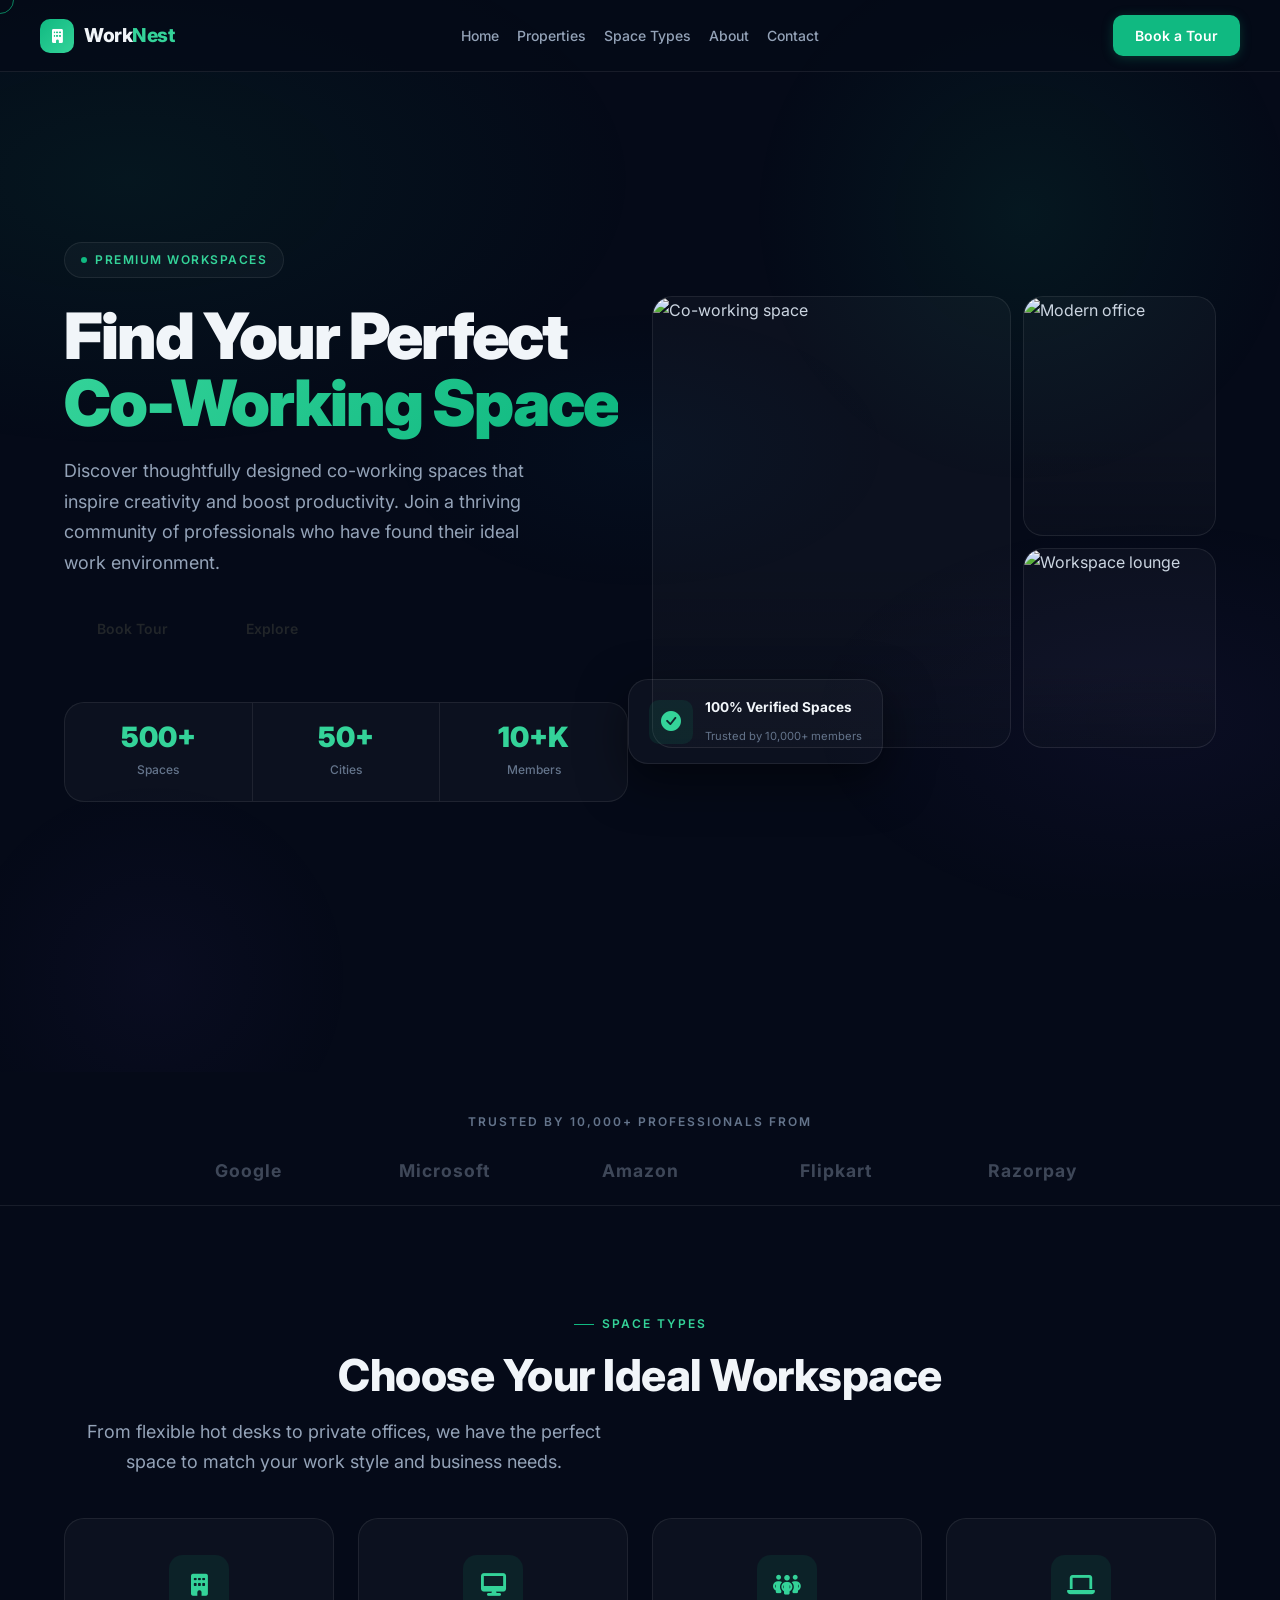
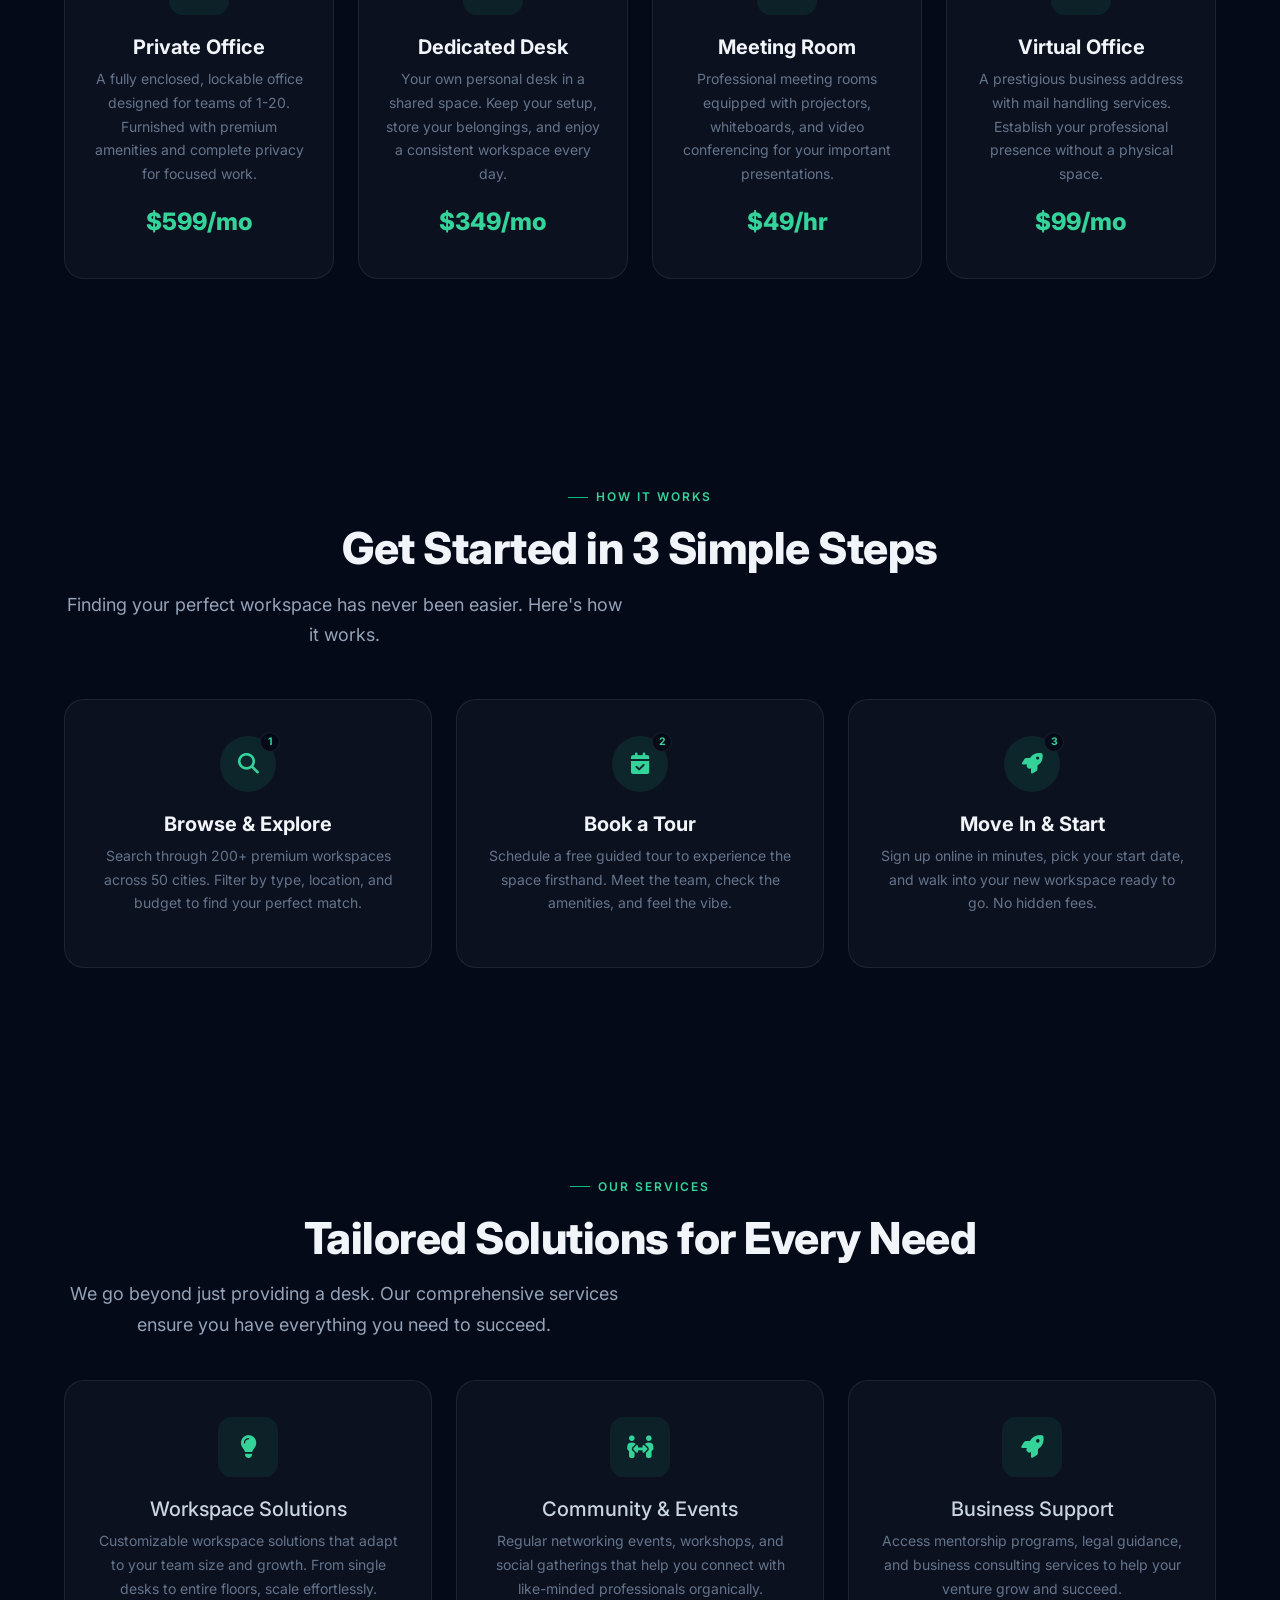
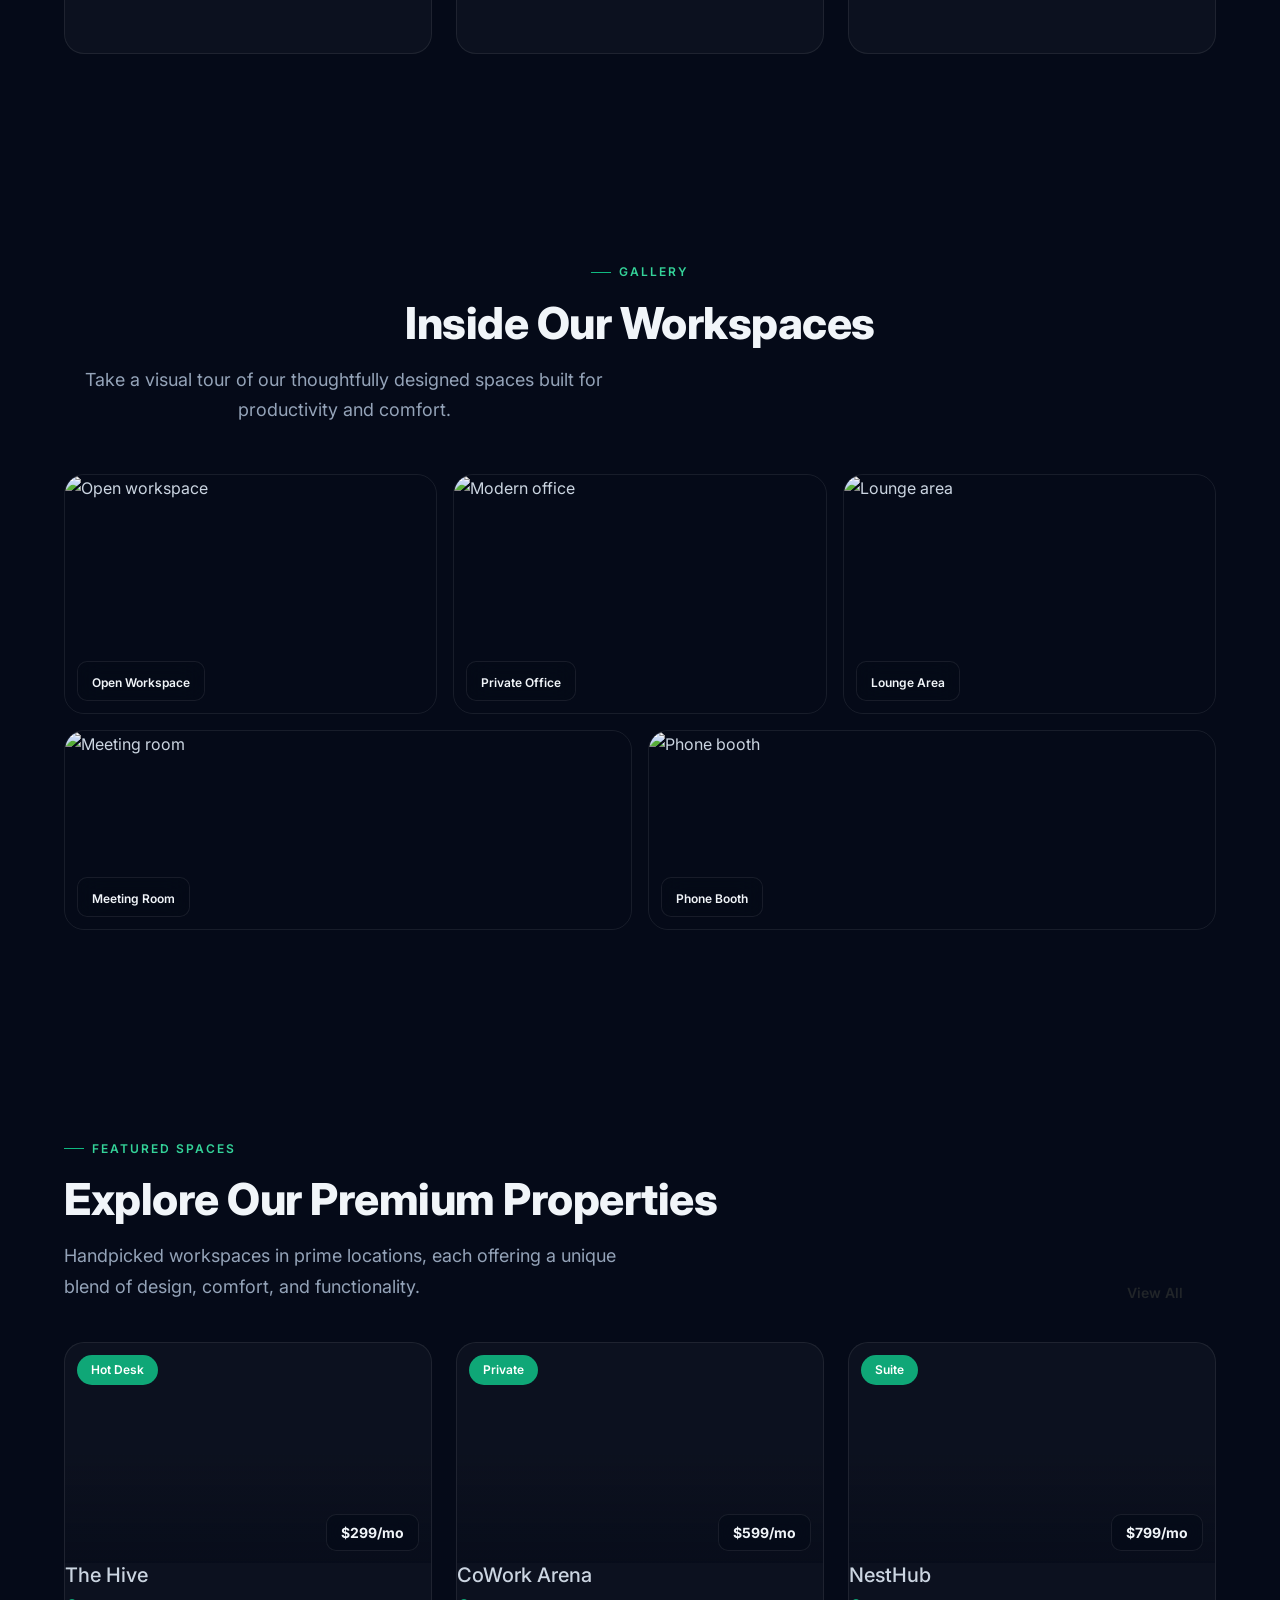
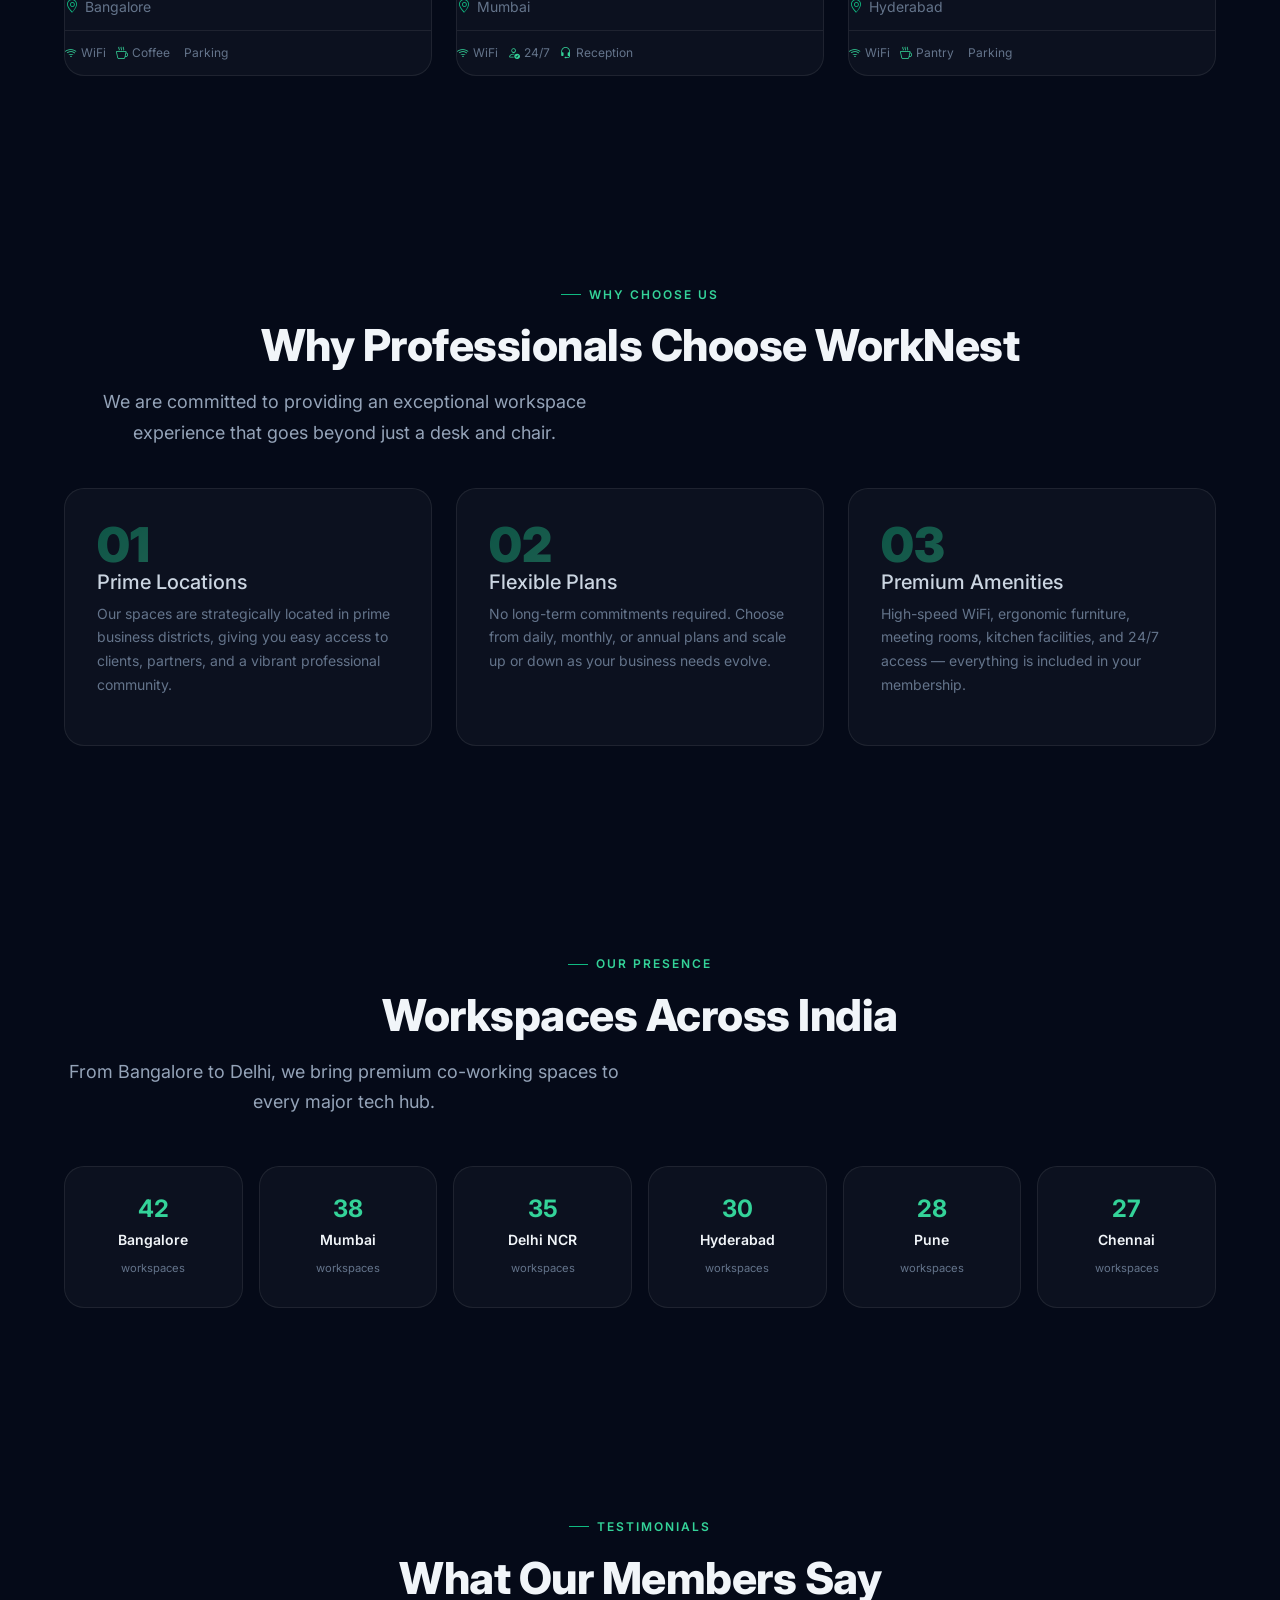
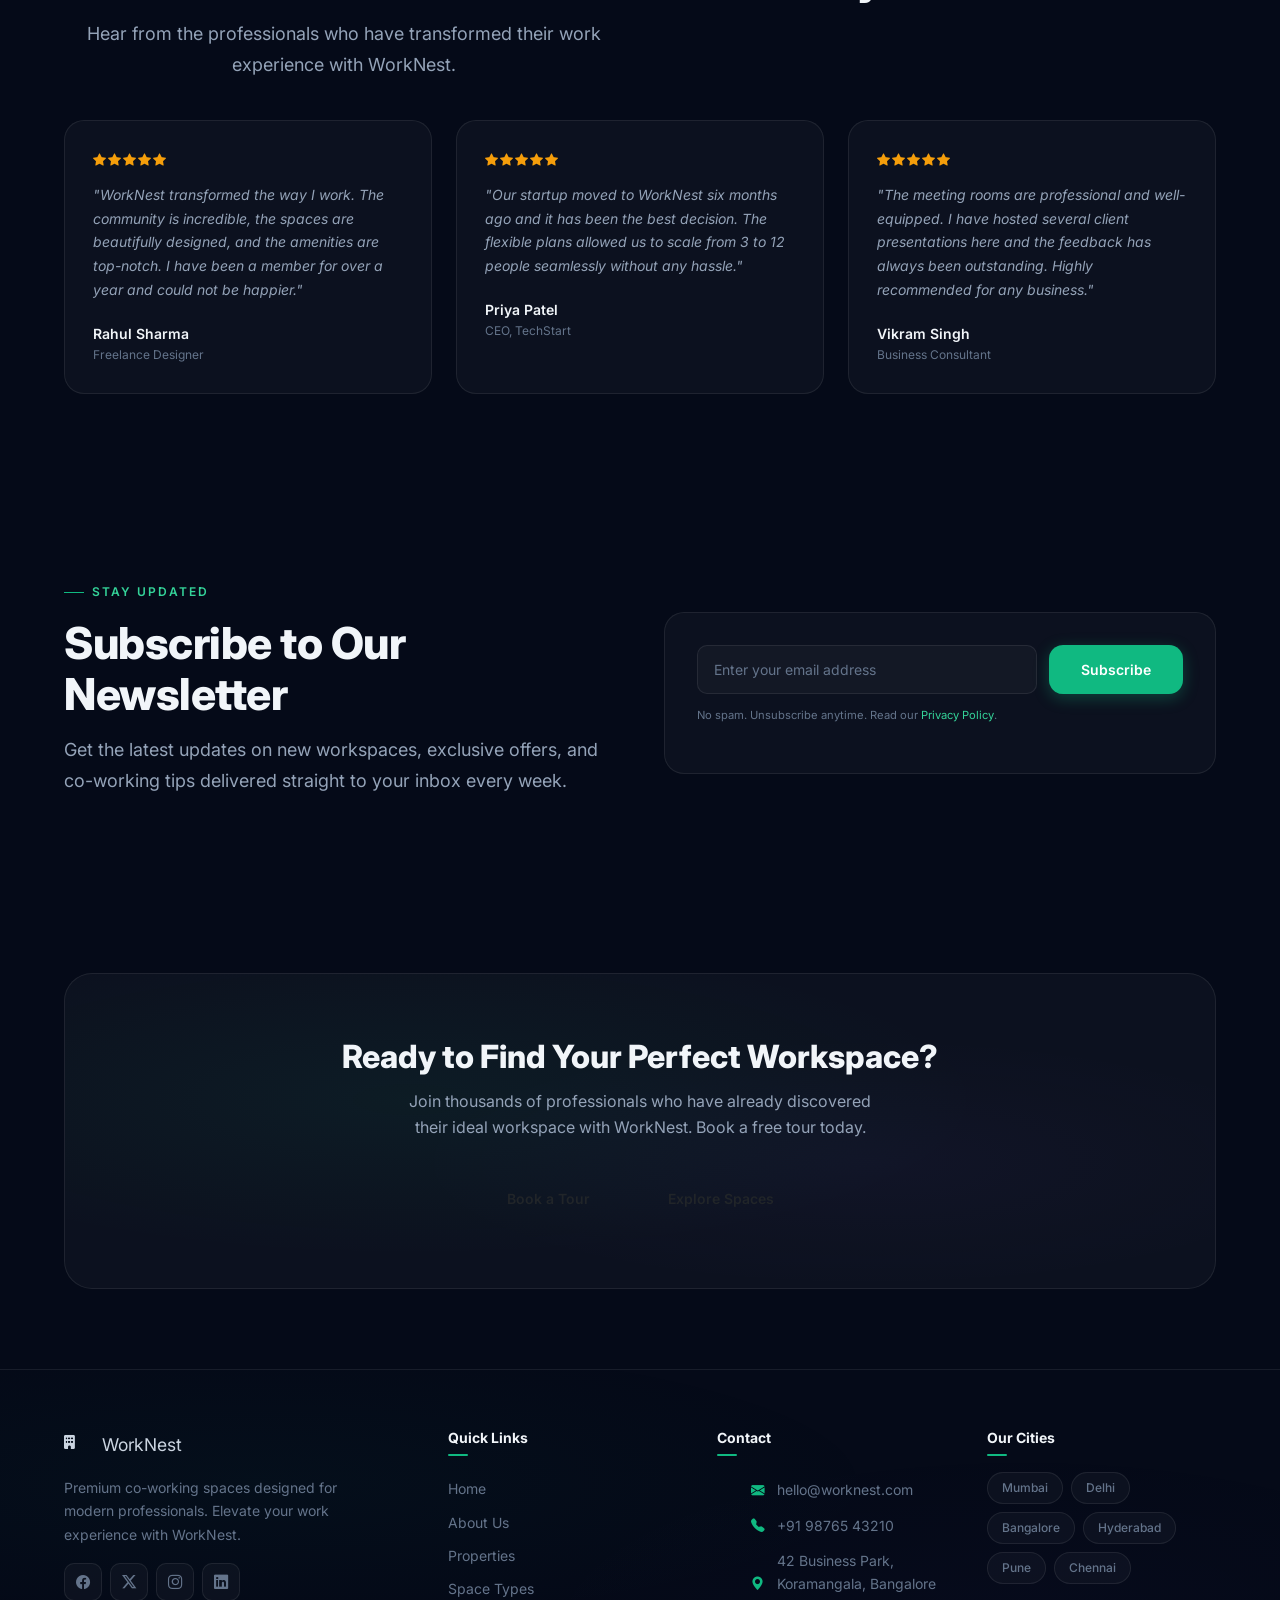
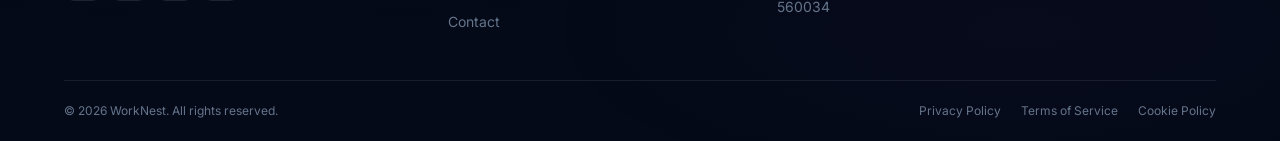
==== index.html @ 94672d68 "co-workeing Realestate" ====
<!DOCTYPE html>
<html lang="en">
<head>
  <meta charset="UTF-8">
  <meta name="viewport" content="width=device-width, initial-scale=1.0">
  <meta name="description" content="WorkNest — Premium co-working spaces designed for modern professionals. Find your perfect workspace and join a thriving community.">
  <title>WorkNest | Premium Co-Working Spaces</title>
  <link rel="icon" href="favicon.ico" type="image/x-icon">
  <link rel="preconnect" href="https://fonts.googleapis.com">
  <link rel="preconnect" href="https://fonts.gstatic.com" crossorigin>
  <link href="https://fonts.googleapis.com/css2?family=Inter:wght@400;500;600;700;800;900&display=swap" rel="stylesheet">
  <link href="https://cdn.jsdelivr.net/npm/bootstrap@5.3.7/dist/css/bootstrap.min.css" rel="stylesheet">
  <link href="https://cdn.jsdelivr.net/npm/bootstrap-icons@1.13.1/font/bootstrap-icons.min.css" rel="stylesheet">
  <link href="https://cdnjs.cloudflare.com/ajax/libs/font-awesome/6.7.2/css/all.min.css" rel="stylesheet">
  <link href="https://unpkg.com/aos@2.3.1/dist/aos.css" rel="stylesheet">
  <link rel="stylesheet" href="css/global.css">
  <link rel="stylesheet" href="css/index.css">
  <link rel="stylesheet" href="css/footer.css">
</head>
<body>

  <!-- Loader -->
  <div class="loader hidden" id="loader">
    <div class="loader-spinner"></div>
    <div class="loader-brand">Work<span>Nest</span></div>
  </div>

  <!-- Custom Cursor -->
  <div class="custom-cursor" aria-hidden="true"></div>
  <div class="custom-cursor-outline" aria-hidden="true"></div>

  <!-- Navbar -->
  <nav class="navbar navbar-expand-lg fixed-top" id="navbar">
    <div class="container">
      <a class="navbar-brand" href="index.html">
        <i class="fa-solid fa-building"></i>
        <span class="brand-text">Work<span>Nest</span></span>
      </a>
      <button class="navbar-toggler" type="button" data-bs-toggle="collapse" data-bs-target="#navMenu" aria-controls="navMenu" aria-expanded="false" aria-label="Toggle navigation">
        <span class="navbar-toggler-icon"></span>
      </button>
      <div class="collapse navbar-collapse" id="navMenu">
        <ul class="navbar-nav mx-auto mb-2 mb-lg-0">
          <li class="nav-item"><a class="nav-link active" href="index.html">Home</a></li>
          <li class="nav-item"><a class="nav-link" href="properties.html">Properties</a></li>
          <li class="nav-item"><a class="nav-link" href="space-types.html">Space Types</a></li>
          <li class="nav-item"><a class="nav-link" href="about.html">About</a></li>
          <li class="nav-item"><a class="nav-link" href="contact.html">Contact</a></li>
        </ul>
        <a href="book-tour.html" class="btn btn-primary">Book a Tour</a>
      </div>
    </div>
  </nav>

  <!-- Hero Section -->
  <section id="home" class="hero">
    <div class="container">
      <div class="row align-items-center min-vh-100">
        <div class="col-lg-6" data-aos="fade-right">
          <span class="hero-badge">Premium Workspaces</span>
          <h1 class="hero-title">
            Find Your Perfect
            <span class="gradient-text">Co-Working Space</span>
          </h1>
          <p class="hero-desc">
            Discover thoughtfully designed co-working spaces that inspire creativity and boost productivity. Join a thriving community of professionals who have found their ideal work environment.
          </p>
          <div class="hero-buttons">
            <a href="book-tour.html" class="btn btn-primary-custom">Book Tour</a>
            <a href="properties.html" class="btn btn-outline-custom">Explore</a>
          </div>
          <div class="hero-stats">
            <div class="hero-stat-box" data-aos="fade-up" data-aos-delay="100">
              <span class="stat-number">500+</span>
              <span class="stat-label">Spaces</span>
            </div>
            <div class="hero-stat-box" data-aos="fade-up" data-aos-delay="200">
              <span class="stat-number">50+</span>
              <span class="stat-label">Cities</span>
            </div>
            <div class="hero-stat-box" data-aos="fade-up" data-aos-delay="300">
              <span class="stat-number">10K+</span>
              <span class="stat-label">Members</span>
            </div>
          </div>
        </div>
        <div class="col-lg-6" data-aos="fade-left">
          <div class="hero-img-grid">
            <div class="hero-img-item tall">
              <img src="https://images.unsplash.com/photo-1497366216548-37526070297c?fm=webp&w=800&q=80" alt="Co-working space" loading="eager">
            </div>
            <div class="hero-img-item">
              <img src="https://images.unsplash.com/photo-1524758631624-e2822e304c36?fm=webp&w=800&q=80" alt="Modern office" loading="eager">
            </div>
            <div class="hero-img-item">
              <img src="https://images.unsplash.com/photo-1556761175-4b46a572b786?fm=webp&w=800&q=80" alt="Workspace lounge" loading="eager">
            </div>
          </div>
          <div class="hero-float" data-aos="fade-up" data-aos-delay="400">
            <div class="hero-float-icon">
              <i class="bi bi-check-circle-fill"></i>
            </div>
            <div class="hero-float-text">
              <strong>100% Verified Spaces</strong>
              <span>Trusted by 10,000+ members</span>
            </div>
          </div>
        </div>
      </div>
    </div>
  </section>

  <!-- Trusted By -->
  <section style="padding:40px 0 20px; position:relative; z-index:1; border-bottom:1px solid var(--glass-border);">
    <div class="container text-center">
      <p style="color:var(--text-4); font-size:var(--fs-xs); text-transform:uppercase; letter-spacing:2px; font-weight:600; margin-bottom:24px;" data-aos="fade-up">Trusted by 10,000+ professionals from</p>
      <div class="row align-items-center justify-content-center g-4" data-aos="fade-up" data-aos-delay="100" style="opacity:0.4;">
        <div class="col-6 col-md-2"><span style="font-size:1.1rem; font-weight:700; color:var(--text-3); letter-spacing:1px;">Google</span></div>
        <div class="col-6 col-md-2"><span style="font-size:1.1rem; font-weight:700; color:var(--text-3); letter-spacing:1px;">Microsoft</span></div>
        <div class="col-6 col-md-2"><span style="font-size:1.1rem; font-weight:700; color:var(--text-3); letter-spacing:1px;">Amazon</span></div>
        <div class="col-6 col-md-2"><span style="font-size:1.1rem; font-weight:700; color:var(--text-3); letter-spacing:1px;">Flipkart</span></div>
        <div class="col-6 col-md-2"><span style="font-size:1.1rem; font-weight:700; color:var(--text-3); letter-spacing:1px;">Razorpay</span></div>
      </div>
    </div>
  </section>

  <!-- Space Types -->
  <section id="space-types" class="section-padding">
    <div class="container">
      <div class="text-center" data-aos="fade-up">
        <span class="section-label">Space Types</span>
        <h2 class="section-title">Choose Your Ideal Workspace</h2>
        <p class="section-desc">From flexible hot desks to private offices, we have the perfect space to match your work style and business needs.</p>
      </div>
      <div class="row g-4 mt-3">
        <div class="col-lg-3 col-md-6" data-aos="fade-up" data-aos-delay="100">
          <div class="space-card">
            <div class="space-icon"><i class="fa-solid fa-building"></i></div>
            <h5 class="space-name">Private Office</h5>
            <p class="space-desc">A fully enclosed, lockable office designed for teams of 1-20. Furnished with premium amenities and complete privacy for focused work.</p>
            <div class="space-price"><span>$599</span>/mo</div>
          </div>
        </div>
        <div class="col-lg-3 col-md-6" data-aos="fade-up" data-aos-delay="200">
          <div class="space-card">
            <div class="space-icon"><i class="fa-solid fa-desktop"></i></div>
            <h5 class="space-name">Dedicated Desk</h5>
            <p class="space-desc">Your own personal desk in a shared space. Keep your setup, store your belongings, and enjoy a consistent workspace every day.</p>
            <div class="space-price"><span>$349</span>/mo</div>
          </div>
        </div>
        <div class="col-lg-3 col-md-6" data-aos="fade-up" data-aos-delay="300">
          <div class="space-card">
            <div class="space-icon"><i class="fa-solid fa-people-group"></i></div>
            <h5 class="space-name">Meeting Room</h5>
            <p class="space-desc">Professional meeting rooms equipped with projectors, whiteboards, and video conferencing for your important presentations.</p>
            <div class="space-price"><span>$49</span>/hr</div>
          </div>
        </div>
        <div class="col-lg-3 col-md-6" data-aos="fade-up" data-aos-delay="400">
          <div class="space-card">
            <div class="space-icon"><i class="fa-solid fa-laptop"></i></div>
            <h5 class="space-name">Virtual Office</h5>
            <p class="space-desc">A prestigious business address with mail handling services. Establish your professional presence without a physical space.</p>
            <div class="space-price"><span>$99</span>/mo</div>
          </div>
        </div>
      </div>
    </div>
  </section>

  <!-- How It Works -->
  <section class="section-padding">
    <div class="container">
      <div class="text-center mb-5" data-aos="fade-up">
        <span class="section-label">How It Works</span>
        <h2 class="section-title">Get Started in 3 Simple Steps</h2>
        <p class="section-desc">Finding your perfect workspace has never been easier. Here's how it works.</p>
      </div>
      <div class="row g-4 align-items-start">
        <div class="col-lg-4 col-md-6" data-aos="fade-up" data-aos-delay="100">
          <div class="glass glass-hover" style="padding:36px 28px; text-align:center; height:100%; position:relative;">
            <div style="width:56px;height:56px;border-radius:50%;background:rgba(var(--primary-rgb),0.12);display:flex;align-items:center;justify-content:center;margin:0 auto 20px;position:relative;">
              <span style="position:absolute;font-size:0.65rem;font-weight:700;color:var(--primary-400);top:-4px;right:-4px;background:var(--bg-0);border:1px solid var(--glass-border);border-radius:50%;width:20px;height:20px;display:flex;align-items:center;justify-content:center;">1</span>
              <i class="fa-solid fa-magnifying-glass" style="font-size:1.3rem;color:var(--primary-400);"></i>
            </div>
            <h5 style="color:var(--text-1);font-weight:700;margin-bottom:8px;">Browse &amp; Explore</h5>
            <p style="color:var(--text-4);font-size:var(--fs-sm);line-height:1.7;">Search through 200+ premium workspaces across 50 cities. Filter by type, location, and budget to find your perfect match.</p>
          </div>
        </div>
        <div class="col-lg-4 col-md-6" data-aos="fade-up" data-aos-delay="200">
          <div class="glass glass-hover" style="padding:36px 28px; text-align:center; height:100%; position:relative;">
            <div style="width:56px;height:56px;border-radius:50%;background:rgba(var(--primary-rgb),0.12);display:flex;align-items:center;justify-content:center;margin:0 auto 20px;position:relative;">
              <span style="position:absolute;font-size:0.65rem;font-weight:700;color:var(--primary-400);top:-4px;right:-4px;background:var(--bg-0);border:1px solid var(--glass-border);border-radius:50%;width:20px;height:20px;display:flex;align-items:center;justify-content:center;">2</span>
              <i class="fa-solid fa-calendar-check" style="font-size:1.3rem;color:var(--primary-400);"></i>
            </div>
            <h5 style="color:var(--text-1);font-weight:700;margin-bottom:8px;">Book a Tour</h5>
            <p style="color:var(--text-4);font-size:var(--fs-sm);line-height:1.7;">Schedule a free guided tour to experience the space firsthand. Meet the team, check the amenities, and feel the vibe.</p>
          </div>
        </div>
        <div class="col-lg-4 col-md-6" data-aos="fade-up" data-aos-delay="300">
          <div class="glass glass-hover" style="padding:36px 28px; text-align:center; height:100%; position:relative;">
            <div style="width:56px;height:56px;border-radius:50%;background:rgba(var(--primary-rgb),0.12);display:flex;align-items:center;justify-content:center;margin:0 auto 20px;position:relative;">
              <span style="position:absolute;font-size:0.65rem;font-weight:700;color:var(--primary-400);top:-4px;right:-4px;background:var(--bg-0);border:1px solid var(--glass-border);border-radius:50%;width:20px;height:20px;display:flex;align-items:center;justify-content:center;">3</span>
              <i class="fa-solid fa-rocket" style="font-size:1.3rem;color:var(--primary-400);"></i>
            </div>
            <h5 style="color:var(--text-1);font-weight:700;margin-bottom:8px;">Move In &amp; Start</h5>
            <p style="color:var(--text-4);font-size:var(--fs-sm);line-height:1.7;">Sign up online in minutes, pick your start date, and walk into your new workspace ready to go. No hidden fees.</p>
          </div>
        </div>
      </div>
    </div>
  </section>

  <!-- Services -->
  <section class="section-padding">
    <div class="container">
      <div class="text-center" data-aos="fade-up">
        <span class="section-label">Our Services</span>
        <h2 class="section-title">Tailored Solutions for Every Need</h2>
        <p class="section-desc">We go beyond just providing a desk. Our comprehensive services ensure you have everything you need to succeed.</p>
      </div>
      <div class="row g-4 mt-3">
        <div class="col-lg-4 col-md-6" data-aos="fade-up" data-aos-delay="100">
          <div class="service-card">
            <div class="service-icon"><i class="fa-solid fa-lightbulb"></i></div>
            <h5 class="service-name">Workspace Solutions</h5>
            <p class="service-desc">Customizable workspace solutions that adapt to your team size and growth. From single desks to entire floors, scale effortlessly.</p>
          </div>
        </div>
        <div class="col-lg-4 col-md-6" data-aos="fade-up" data-aos-delay="200">
          <div class="service-card">
            <div class="service-icon"><i class="fa-solid fa-people-arrows"></i></div>
            <h5 class="service-name">Community &amp; Events</h5>
            <p class="service-desc">Regular networking events, workshops, and social gatherings that help you connect with like-minded professionals organically.</p>
          </div>
        </div>
        <div class="col-lg-4 col-md-6" data-aos="fade-up" data-aos-delay="300">
          <div class="service-card">
            <div class="service-icon"><i class="fa-solid fa-rocket"></i></div>
            <h5 class="service-name">Business Support</h5>
            <p class="service-desc">Access mentorship programs, legal guidance, and business consulting services to help your venture grow and succeed.</p>
          </div>
        </div>
      </div>
    </div>
  </section>

  <!-- Workspace Gallery -->
  <section class="section-padding">
    <div class="container">
      <div class="text-center mb-5" data-aos="fade-up">
        <span class="section-label">Gallery</span>
        <h2 class="section-title">Inside Our Workspaces</h2>
        <p class="section-desc">Take a visual tour of our thoughtfully designed spaces built for productivity and comfort.</p>
      </div>
      <div class="row g-3">
        <div class="col-md-4" data-aos="fade-up" data-aos-delay="100">
          <div style="border-radius:var(--r-lg);overflow:hidden;height:240px;border:1px solid var(--glass-border);position:relative;">
            <img src="https://images.unsplash.com/photo-1497366216548-37526070297c?fm=webp&w=600&q=80" alt="Open workspace" style="width:100%;height:100%;object-fit:cover;">
            <div style="position:absolute;bottom:12px;left:12px;background:rgba(5,10,24,0.7);backdrop-filter:blur(12px);padding:6px 14px;border-radius:var(--r-sm);border:1px solid rgba(255,255,255,0.08);"><span style="color:var(--text-1);font-size:var(--fs-xs);font-weight:600;">Open Workspace</span></div>
          </div>
        </div>
        <div class="col-md-4" data-aos="fade-up" data-aos-delay="200">
          <div style="border-radius:var(--r-lg);overflow:hidden;height:240px;border:1px solid var(--glass-border);position:relative;">
            <img src="https://images.unsplash.com/photo-1524758631624-e2822e304c36?fm=webp&w=600&q=80" alt="Modern office" style="width:100%;height:100%;object-fit:cover;">
            <div style="position:absolute;bottom:12px;left:12px;background:rgba(5,10,24,0.7);backdrop-filter:blur(12px);padding:6px 14px;border-radius:var(--r-sm);border:1px solid rgba(255,255,255,0.08);"><span style="color:var(--text-1);font-size:var(--fs-xs);font-weight:600;">Private Office</span></div>
          </div>
        </div>
        <div class="col-md-4" data-aos="fade-up" data-aos-delay="300">
          <div style="border-radius:var(--r-lg);overflow:hidden;height:240px;border:1px solid var(--glass-border);position:relative;">
            <img src="https://images.unsplash.com/photo-1497215728101-856f4ea42174?fm=webp&w=600&q=80" alt="Lounge area" style="width:100%;height:100%;object-fit:cover;">
            <div style="position:absolute;bottom:12px;left:12px;background:rgba(5,10,24,0.7);backdrop-filter:blur(12px);padding:6px 14px;border-radius:var(--r-sm);border:1px solid rgba(255,255,255,0.08);"><span style="color:var(--text-1);font-size:var(--fs-xs);font-weight:600;">Lounge Area</span></div>
          </div>
        </div>
        <div class="col-md-6" data-aos="fade-up" data-aos-delay="100">
          <div style="border-radius:var(--r-lg);overflow:hidden;height:200px;border:1px solid var(--glass-border);position:relative;">
            <img src="https://images.unsplash.com/photo-1556761175-4b46a572b786?fm=webp&w=600&q=80" alt="Meeting room" style="width:100%;height:100%;object-fit:cover;">
            <div style="position:absolute;bottom:12px;left:12px;background:rgba(5,10,24,0.7);backdrop-filter:blur(12px);padding:6px 14px;border-radius:var(--r-sm);border:1px solid rgba(255,255,255,0.08);"><span style="color:var(--text-1);font-size:var(--fs-xs);font-weight:600;">Meeting Room</span></div>
          </div>
        </div>
        <div class="col-md-6" data-aos="fade-up" data-aos-delay="200">
          <div style="border-radius:var(--r-lg);overflow:hidden;height:200px;border:1px solid var(--glass-border);position:relative;">
            <img src="https://images.unsplash.com/photo-1604328698692-f76ea9498e76?fm=webp&w=600&q=80" alt="Phone booth" style="width:100%;height:100%;object-fit:cover;">
            <div style="position:absolute;bottom:12px;left:12px;background:rgba(5,10,24,0.7);backdrop-filter:blur(12px);padding:6px 14px;border-radius:var(--r-sm);border:1px solid rgba(255,255,255,0.08);"><span style="color:var(--text-1);font-size:var(--fs-xs);font-weight:600;">Phone Booth</span></div>
          </div>
        </div>
      </div>
    </div>
  </section>

  <!-- Properties -->
  <section id="properties" class="section-padding">
    <div class="container">
      <div class="d-flex justify-content-between align-items-end flex-wrap mb-4" data-aos="fade-up">
        <div class="text-center text-lg-start flex-grow-1">
          <span class="section-label">Featured Spaces</span>
          <h2 class="section-title">Explore Our Premium Properties</h2>
          <p class="section-desc">Handpicked workspaces in prime locations, each offering a unique blend of design, comfort, and functionality.</p>
        </div>
        <a href="properties.html" class="btn btn-outline-custom mt-3 mt-lg-0">View All</a>
      </div>
      <div class="row g-4">
        <div class="col-lg-4 col-md-6" data-aos="fade-up" data-aos-delay="100">
          <div class="property-card">
            <div class="property-img">
              <img src="https://images.unsplash.com/photo-1497366811353-6870744d04b2?fm=webp&w=800&q=80" alt="The Hive workspace" loading="lazy">
              <span class="property-badge">Hot Desk</span>
              <span class="property-price">$299/mo</span>
            </div>
            <div class="property-info">
              <h5 class="property-title">The Hive</h5>
              <p class="property-location"><i class="bi bi-geo-alt"></i> Bangalore</p>
              <div class="property-tags">
                <span><i class="bi bi-wifi"></i> WiFi</span>
                <span><i class="bi bi-cup-hot"></i> Coffee</span>
                <span><i class="bi bi-parking"></i> Parking</span>
              </div>
            </div>
          </div>
        </div>
        <div class="col-lg-4 col-md-6" data-aos="fade-up" data-aos-delay="200">
          <div class="property-card">
            <div class="property-img">
              <img src="https://images.unsplash.com/photo-1527192491265-7e15c55b1ed2?fm=webp&w=800&q=80" alt="CoWork Arena" loading="lazy">
              <span class="property-badge">Private</span>
              <span class="property-price">$599/mo</span>
            </div>
            <div class="property-info">
              <h5 class="property-title">CoWork Arena</h5>
              <p class="property-location"><i class="bi bi-geo-alt"></i> Mumbai</p>
              <div class="property-tags">
                <span><i class="bi bi-wifi"></i> WiFi</span>
                <span><i class="bi bi-person-check"></i> 24/7</span>
                <span><i class="bi bi-headset"></i> Reception</span>
              </div>
            </div>
          </div>
        </div>
        <div class="col-lg-4 col-md-6" data-aos="fade-up" data-aos-delay="300">
          <div class="property-card">
            <div class="property-img">
              <img src="https://images.unsplash.com/photo-1497215728101-856f4ea42174?fm=webp&w=800&q=80" alt="NestHub" loading="lazy">
              <span class="property-badge">Suite</span>
              <span class="property-price">$799/mo</span>
            </div>
            <div class="property-info">
              <h5 class="property-title">NestHub</h5>
              <p class="property-location"><i class="bi bi-geo-alt"></i> Hyderabad</p>
              <div class="property-tags">
                <span><i class="bi bi-wifi"></i> WiFi</span>
                <span><i class="bi bi-cup-hot"></i> Pantry</span>
                <span><i class="bi bi-parking"></i> Parking</span>
              </div>
            </div>
          </div>
        </div>
      </div>
    </div>
  </section>

  <!-- Why Choose Us -->
  <section class="section-padding">
    <div class="container">
      <div class="text-center" data-aos="fade-up">
        <span class="section-label">Why Choose Us</span>
        <h2 class="section-title">Why Professionals Choose WorkNest</h2>
        <p class="section-desc">We are committed to providing an exceptional workspace experience that goes beyond just a desk and chair.</p>
      </div>
      <div class="row g-4 mt-3">
        <div class="col-lg-4 col-md-6" data-aos="fade-up" data-aos-delay="100">
          <div class="why-card">
            <span class="why-num">01</span>
            <h5 class="why-title">Prime Locations</h5>
            <p class="why-desc">Our spaces are strategically located in prime business districts, giving you easy access to clients, partners, and a vibrant professional community.</p>
          </div>
        </div>
        <div class="col-lg-4 col-md-6" data-aos="fade-up" data-aos-delay="200">
          <div class="why-card">
            <span class="why-num">02</span>
            <h5 class="why-title">Flexible Plans</h5>
            <p class="why-desc">No long-term commitments required. Choose from daily, monthly, or annual plans and scale up or down as your business needs evolve.</p>
          </div>
        </div>
        <div class="col-lg-4 col-md-6" data-aos="fade-up" data-aos-delay="300">
          <div class="why-card">
            <span class="why-num">03</span>
            <h5 class="why-title">Premium Amenities</h5>
            <p class="why-desc">High-speed WiFi, ergonomic furniture, meeting rooms, kitchen facilities, and 24/7 access — everything is included in your membership.</p>
          </div>
        </div>
      </div>
    </div>
  </section>

  <!-- Cities -->
  <section class="section-padding">
    <div class="container">
      <div class="text-center mb-5" data-aos="fade-up">
        <span class="section-label">Our Presence</span>
        <h2 class="section-title">Workspaces Across India</h2>
        <p class="section-desc">From Bangalore to Delhi, we bring premium co-working spaces to every major tech hub.</p>
      </div>
      <div class="row g-3">
        <div class="col-lg-2 col-md-4 col-6" data-aos="zoom-in" data-aos-delay="100">
          <a href="properties.html" class="glass glass-hover" style="display:block;padding:28px 16px;text-align:center;text-decoration:none;border-radius:var(--r-lg);">
            <h4 style="color:var(--primary-400);font-weight:700;font-size:1.5rem;margin-bottom:4px;">42</h4>
            <p style="color:var(--text-1);font-size:var(--fs-sm);font-weight:600;margin-bottom:2px;">Bangalore</p>
            <small style="color:var(--text-4);font-size:var(--fs-2xs);">workspaces</small>
          </a>
        </div>
        <div class="col-lg-2 col-md-4 col-6" data-aos="zoom-in" data-aos-delay="150">
          <a href="properties.html" class="glass glass-hover" style="display:block;padding:28px 16px;text-align:center;text-decoration:none;border-radius:var(--r-lg);">
            <h4 style="color:var(--primary-400);font-weight:700;font-size:1.5rem;margin-bottom:4px;">38</h4>
            <p style="color:var(--text-1);font-size:var(--fs-sm);font-weight:600;margin-bottom:2px;">Mumbai</p>
            <small style="color:var(--text-4);font-size:var(--fs-2xs);">workspaces</small>
          </a>
        </div>
        <div class="col-lg-2 col-md-4 col-6" data-aos="zoom-in" data-aos-delay="200">
          <a href="properties.html" class="glass glass-hover" style="display:block;padding:28px 16px;text-align:center;text-decoration:none;border-radius:var(--r-lg);">
            <h4 style="color:var(--primary-400);font-weight:700;font-size:1.5rem;margin-bottom:4px;">35</h4>
            <p style="color:var(--text-1);font-size:var(--fs-sm);font-weight:600;margin-bottom:2px;">Delhi NCR</p>
            <small style="color:var(--text-4);font-size:var(--fs-2xs);">workspaces</small>
          </a>
        </div>
        <div class="col-lg-2 col-md-4 col-6" data-aos="zoom-in" data-aos-delay="250">
          <a href="properties.html" class="glass glass-hover" style="display:block;padding:28px 16px;text-align:center;text-decoration:none;border-radius:var(--r-lg);">
            <h4 style="color:var(--primary-400);font-weight:700;font-size:1.5rem;margin-bottom:4px;">30</h4>
            <p style="color:var(--text-1);font-size:var(--fs-sm);font-weight:600;margin-bottom:2px;">Hyderabad</p>
            <small style="color:var(--text-4);font-size:var(--fs-2xs);">workspaces</small>
          </a>
        </div>
        <div class="col-lg-2 col-md-4 col-6" data-aos="zoom-in" data-aos-delay="300">
          <a href="properties.html" class="glass glass-hover" style="display:block;padding:28px 16px;text-align:center;text-decoration:none;border-radius:var(--r-lg);">
            <h4 style="color:var(--primary-400);font-weight:700;font-size:1.5rem;margin-bottom:4px;">28</h4>
            <p style="color:var(--text-1);font-size:var(--fs-sm);font-weight:600;margin-bottom:2px;">Pune</p>
            <small style="color:var(--text-4);font-size:var(--fs-2xs);">workspaces</small>
          </a>
        </div>
        <div class="col-lg-2 col-md-4 col-6" data-aos="zoom-in" data-aos-delay="350">
          <a href="properties.html" class="glass glass-hover" style="display:block;padding:28px 16px;text-align:center;text-decoration:none;border-radius:var(--r-lg);">
            <h4 style="color:var(--primary-400);font-weight:700;font-size:1.5rem;margin-bottom:4px;">27</h4>
            <p style="color:var(--text-1);font-size:var(--fs-sm);font-weight:600;margin-bottom:2px;">Chennai</p>
            <small style="color:var(--text-4);font-size:var(--fs-2xs);">workspaces</small>
          </a>
        </div>
      </div>
    </div>
  </section>

  <!-- Testimonials -->
  <section class="section-padding">
    <div class="container">
      <div class="text-center" data-aos="fade-up">
        <span class="section-label">Testimonials</span>
        <h2 class="section-title">What Our Members Say</h2>
        <p class="section-desc">Hear from the professionals who have transformed their work experience with WorkNest.</p>
      </div>
      <div class="row g-4 mt-3">
        <div class="col-lg-4 col-md-6" data-aos="fade-up" data-aos-delay="100">
          <div class="testimonial-card">
            <div class="testimonial-stars">
              <i class="bi bi-star-fill"></i><i class="bi bi-star-fill"></i><i class="bi bi-star-fill"></i><i class="bi bi-star-fill"></i><i class="bi bi-star-fill"></i>
            </div>
            <div class="testimonial-text">"WorkNest transformed the way I work. The community is incredible, the spaces are beautifully designed, and the amenities are top-notch. I have been a member for over a year and could not be happier."</div>
            <div class="testimonial-author">
              <img src="https://images.unsplash.com/photo-1507003211169-0a1dd7228f2d?fm=webp&w=100&q=80" alt="Rahul Sharma" loading="lazy">
              <div>
                <strong>Rahul Sharma</strong>
                <span>Freelance Designer</span>
              </div>
            </div>
          </div>
        </div>
        <div class="col-lg-4 col-md-6" data-aos="fade-up" data-aos-delay="200">
          <div class="testimonial-card">
            <div class="testimonial-stars">
              <i class="bi bi-star-fill"></i><i class="bi bi-star-fill"></i><i class="bi bi-star-fill"></i><i class="bi bi-star-fill"></i><i class="bi bi-star-fill"></i>
            </div>
            <div class="testimonial-text">"Our startup moved to WorkNest six months ago and it has been the best decision. The flexible plans allowed us to scale from 3 to 12 people seamlessly without any hassle."</div>
            <div class="testimonial-author">
              <img src="https://images.unsplash.com/photo-1494790108377-be9c29b29330?fm=webp&w=100&q=80" alt="Priya Patel" loading="lazy">
              <div>
                <strong>Priya Patel</strong>
                <span>CEO, TechStart</span>
              </div>
            </div>
          </div>
        </div>
        <div class="col-lg-4 col-md-6" data-aos="fade-up" data-aos-delay="300">
          <div class="testimonial-card">
            <div class="testimonial-stars">
              <i class="bi bi-star-fill"></i><i class="bi bi-star-fill"></i><i class="bi bi-star-fill"></i><i class="bi bi-star-fill"></i><i class="bi bi-star-fill"></i>
            </div>
            <div class="testimonial-text">"The meeting rooms are professional and well-equipped. I have hosted several client presentations here and the feedback has always been outstanding. Highly recommended for any business."</div>
            <div class="testimonial-author">
              <img src="https://images.unsplash.com/photo-1472099645785-5658abf4ff4e?fm=webp&w=100&q=80" alt="Vikram Singh" loading="lazy">
              <div>
                <strong>Vikram Singh</strong>
                <span>Business Consultant</span>
              </div>
            </div>
          </div>
        </div>
      </div>
    </div>
  </section>

  <!-- Newsletter -->
  <section style="padding:80px 0; position:relative; z-index:1;">
    <div class="container">
      <div class="row align-items-center g-5" data-aos="fade-up">
        <div class="col-lg-6">
          <span class="section-label">STAY UPDATED</span>
          <h2 class="section-title">Subscribe to Our Newsletter</h2>
          <p class="section-desc">Get the latest updates on new workspaces, exclusive offers, and co-working tips delivered straight to your inbox every week.</p>
        </div>
        <div class="col-lg-6">
          <div class="glass" style="padding:32px;">
            <form style="display:flex; gap:12px;" onsubmit="event.preventDefault(); this.querySelector('button').textContent='Subscribed!'; this.querySelector('button').style.background='var(--primary-600)';">
              <input type="email" class="form-input" placeholder="Enter your email address" required style="flex:1;">
              <button type="submit" class="btn btn-primary" style="white-space:nowrap;">Subscribe</button>
            </form>
            <p style="color:var(--text-4); font-size:var(--fs-2xs); margin-top:12px;">No spam. Unsubscribe anytime. Read our <a href="#" style="color:var(--primary-400);">Privacy Policy</a>.</p>
          </div>
        </div>
      </div>
    </div>
  </section>

  <!-- CTA Section -->
  <section class="cta-section section-padding">
    <div class="container">
      <div class="cta-box" data-aos="zoom-in">
        <h2>Ready to Find Your Perfect Workspace?</h2>
        <p>Join thousands of professionals who have already discovered their ideal workspace with WorkNest. Book a free tour today.</p>
        <div class="cta-buttons">
          <a href="book-tour.html" class="btn btn-primary-custom">Book a Tour</a>
          <a href="properties.html" class="btn btn-outline-custom">Explore Spaces</a>
        </div>
      </div>
    </div>
  </section>

  <!-- Footer -->
  <footer class="footer">
    <div class="container">
      <div class="footer-grid">
        <div>
          <div class="d-flex align-items-center gap-2 mb-3">
            <div class="nav-brand-icon" style="width:30px; height:30px; font-size:14px;">
              <i class="fa-solid fa-building"></i>
            </div>
            <span class="nav-brand" style="font-size:1.1rem;">Work<span>Nest</span></span>
          </div>
          <p class="footer-brand p-0" style="color:var(--text-4); font-size:var(--fs-sm); line-height:1.7; max-width:280px;">Premium co-working spaces designed for modern professionals. Elevate your work experience with WorkNest.</p>
          <div class="footer-socials mt-3">
            <a href="#" aria-label="Facebook"><i class="bi bi-facebook"></i></a>
            <a href="#" aria-label="Twitter"><i class="bi bi-twitter-x"></i></a>
            <a href="#" aria-label="Instagram"><i class="bi bi-instagram"></i></a>
            <a href="#" aria-label="LinkedIn"><i class="bi bi-linkedin"></i></a>
          </div>
        </div>
        <div class="footer-links">
          <h6>Quick Links</h6>
          <ul>
            <li><a href="index.html">Home</a></li>
            <li><a href="about.html">About Us</a></li>
            <li><a href="properties.html">Properties</a></li>
            <li><a href="space-types.html">Space Types</a></li>
            <li><a href="contact.html">Contact</a></li>
          </ul>
        </div>
        <div class="footer-contact">
          <h6>Contact</h6>
          <ul>
            <li><i class="bi bi-envelope-fill" style="color:var(--primary);"></i> hello@worknest.com</li>
            <li><i class="bi bi-telephone-fill" style="color:var(--primary);"></i> +91 98765 43210</li>
            <li><i class="bi bi-geo-alt-fill" style="color:var(--primary);"></i> 42 Business Park, Koramangala, Bangalore 560034</li>
          </ul>
        </div>
        <div class="footer-cities">
          <h6>Our Cities</h6>
          <ul>
            <li><a href="#">Mumbai</a></li>
            <li><a href="#">Delhi</a></li>
            <li><a href="#">Bangalore</a></li>
            <li><a href="#">Hyderabad</a></li>
            <li><a href="#">Pune</a></li>
            <li><a href="#">Chennai</a></li>
          </ul>
        </div>
      </div>
      <div class="footer-bottom">
        <p>&copy; 2026 WorkNest. All rights reserved.</p>
        <div class="footer-bottom-links">
          <a href="#">Privacy Policy</a>
          <a href="#">Terms of Service</a>
          <a href="#">Cookie Policy</a>
        </div>
      </div>
    </div>
  </footer>
  </footer>

  <!-- Back to Top -->
  <button id="backToTop" class="back-to-top" aria-label="Back to top">
    <i class="bi bi-arrow-up"></i>
  </button>

  <!-- Scripts -->
  <script src="https://cdn.jsdelivr.net/npm/bootstrap@5.3.7/dist/js/bootstrap.bundle.min.js"></script>
  <script src="https://unpkg.com/aos@2.3.1/dist/aos.js"></script>
  <script>
    AOS.init({
      offset: 80,
      delay: 0,
      duration: 800,
      easing: 'ease-in-cubic',
      once: true
    });

    window.addEventListener('load', function () {
      var loader = document.getElementById('loader');
      if (loader) {
        setTimeout(function () {
          loader.classList.add('hidden');
        }, 600);
      }
    });

    var backToTop = document.getElementById('backToTop');
    window.addEventListener('scroll', function () {
      if (window.scrollY > 400) {
        backToTop.classList.add('show');
      } else {
        backToTop.classList.remove('show');
      }
    });
    backToTop.addEventListener('click', function () {
      window.scrollTo({ top: 0, behavior: 'smooth' });
    });
  </script>
  <script src="js/script.js"></script>
</body>
</html>
---- css/global.css ----
/* =====================================================
   WORKNEST — Global Design System v4.0
   Premium Glassmorphism • Advanced CSS
   ====================================================== */

/* ─── Animated Custom Properties ─── */

@property --hue {
  syntax: '<angle>';
  inherits: false;
  initial-value: 160deg;
}

@property --glass-blur {
  syntax: '<length>';
  inherits: false;
  initial-value: 20px;
}

@property --border-opacity {
  syntax: '<number>';
  inherits: false;
  initial-value: 0.08;
}

@property --glow-opacity {
  syntax: '<number>';
  inherits: false;
  initial-value: 0;
}

@property --scroll-y {
  syntax: '<number>';
  inherits: false;
  initial-value: 0;
}

@property --gradient-pos {
  syntax: '<percentage>';
  inherits: false;
  initial-value: 0%;
}

/* ─── Root Tokens ─── */

:root {
  /* Palette */
  --primary: #10b981;
  --primary-50: #ecfdf5;
  --primary-100: #d1fae5;
  --primary-200: #a7f3d0;
  --primary-400: #34d399;
  --primary-500: #10b981;
  --primary-600: #059669;
  --primary-700: #047857;
  --primary-rgb: 16, 185, 129;

  --accent: #8b5cf6;
  --accent-rgb: 139, 92, 246;

  --rose: #f43f5e;
  --amber: #f59e0b;
  --sky: #0ea5e9;

  /* Surfaces */
  --bg-0: #050a18;
  --bg-1: #0a1128;
  --bg-2: #0f1a36;
  --bg-3: #142044;
  --bg-elevated: rgba(15, 26, 54, 0.6);

  /* Glass */
  --glass-bg: rgba(255, 255, 255, 0.03);
  --glass-bg-hover: rgba(255, 255, 255, 0.06);
  --glass-border: rgba(255, 255, 255, 0.08);
  --glass-border-hover: rgba(255, 255, 255, 0.15);
  --glass-blur: blur(20px);

  /* Text */
  --white: #ffffff;
  --text-1: #f1f5f9;
  --text-2: #cbd5e1;
  --text-3: #94a3b8;
  --text-4: #64748b;

  /* Effects */
  --shadow-sm: 0 2px 8px rgba(0, 0, 0, 0.3);
  --shadow-md: 0 8px 32px rgba(0, 0, 0, 0.4);
  --shadow-lg: 0 16px 48px rgba(0, 0, 0, 0.5);
  --shadow-glow: 0 0 40px rgba(var(--primary-rgb), 0.15);
  --shadow-glow-strong: 0 0 60px rgba(var(--primary-rgb), 0.25);
  --shadow-glow-accent: 0 0 40px rgba(var(--accent-rgb), 0.15);

  /* Motion */
  --ease: cubic-bezier(0.4, 0, 0.2, 1);
  --ease-out: cubic-bezier(0.16, 1, 0.3, 1);
  --ease-spring: cubic-bezier(0.34, 1.56, 0.64, 1);
  --duration: 0.35s;
  --duration-slow: 0.6s;

  /* Layout */
  --container: 1200px;
  --container-narrow: 960px;
  --nav-height: 72px;

  /* Radius */
  --r-xs: 6px;
  --r-sm: 10px;
  --r-md: 14px;
  --r-lg: 20px;
  --r-xl: 28px;
  --r-2xl: 36px;
  --r-full: 9999px;

  /* Type Scale */
  --fs-2xs: 0.7rem;
  --fs-xs: 0.75rem;
  --fs-sm: 0.875rem;
  --fs-base: 1rem;
  --fs-md: 1.125rem;
  --fs-lg: 1.25rem;
  --fs-xl: 1.5rem;
  --fs-2xl: 2rem;
  --fs-3xl: 2.5rem;
  --fs-4xl: 3.25rem;
  --fs-5xl: clamp(3rem, 5vw, 4.5rem);
}

/* ─── Reset ─── */

*, *::before, *::after {
  margin: 0;
  padding: 0;
  box-sizing: border-box;
}

html {
  scroll-behavior: smooth;
  -webkit-text-size-adjust: 100%;
}

body {
  font-family: 'Inter', system-ui, -apple-system, sans-serif;
  background: var(--bg-0);
  color: var(--text-2);
  line-height: 1.65;
  -webkit-font-smoothing: antialiased;
  -moz-osx-font-smoothing: grayscale;
  overflow-x: hidden;
  min-height: 100vh;
}

/* Atmospheric background */
body::before {
  content: "";
  position: fixed;
  inset: 0;
  background:
    radial-gradient(ellipse 80% 60% at 10% 20%, rgba(var(--primary-rgb), 0.07), transparent 50%),
    radial-gradient(ellipse 60% 50% at 90% 80%, rgba(var(--accent-rgb), 0.05), transparent 45%),
    radial-gradient(ellipse 50% 40% at 50% 50%, rgba(14, 165, 233, 0.03), transparent 40%);
  pointer-events: none;
  z-index: 0;
}

/* Scroll progress */
body::after {
  content: "";
  position: fixed;
  top: 0;
  left: 0;
  width: 100%;
  height: 2px;
  background: linear-gradient(90deg, var(--primary), var(--primary-400), var(--accent));
  transform: scaleX(var(--scroll-y, 0));
  transform-origin: left;
  z-index: 99999;
  transition: transform 0.08s linear;
}

a { text-decoration: none; color: inherit; }
ul { list-style: none; }
img { max-width: 100%; display: block; height: auto; }
button { cursor: pointer; font-family: inherit; border: none; background: none; }
input, textarea, select { font-family: inherit; }

::selection {
  background: var(--primary);
  color: white;
}

/* ─── Scrollbar ─── */

::-webkit-scrollbar { width: 6px; }
::-webkit-scrollbar-track { background: var(--bg-0); }
::-webkit-scrollbar-thumb {
  background: var(--primary-600);
  border-radius: 10px;
}

* {
  scrollbar-width: thin;
  scrollbar-color: var(--primary-600) var(--bg-0);
}

/* ─── Container ─── */

.container {
  max-width: var(--container);
  margin: 0 auto;
  padding: 0 24px;
  width: 100%;
  position: relative;
  z-index: 1;
}

/* ─── Section ─── */

section {
  padding: 100px 0;
  position: relative;
  z-index: 1;
}

/* ─── Typography ─── */

.section-label {
  display: inline-flex;
  align-items: center;
  gap: 8px;
  font-size: var(--fs-xs);
  font-weight: 600;
  letter-spacing: 2px;
  text-transform: uppercase;
  color: var(--primary-400);
  margin-bottom: 1rem;
}

.section-label::before {
  content: "";
  width: 20px;
  height: 1px;
  background: var(--primary);
}

.section-title {
  font-size: clamp(1.75rem, 3.5vw, 2.75rem);
  font-weight: 800;
  color: var(--text-1);
  line-height: 1.15;
  letter-spacing: -0.5px;
  margin-bottom: 1rem;
}

.section-desc {
  color: var(--text-3);
  font-size: var(--fs-md);
  line-height: 1.7;
  max-width: 560px;
}

/* ─── Buttons ─── */

.btn {
  display: inline-flex;
  align-items: center;
  justify-content: center;
  gap: 8px;
  padding: 14px 32px;
  border-radius: var(--r-md);
  font-size: var(--fs-sm);
  font-weight: 600;
  transition: all var(--duration) var(--ease);
  cursor: pointer;
  position: relative;
  overflow: hidden;
  white-space: nowrap;
}

.btn-primary {
  background: var(--primary);
  color: white;
  border: none;
  box-shadow: 0 4px 16px rgba(var(--primary-rgb), 0.3);
}

.btn-primary:hover {
  background: var(--primary-600);
  transform: translateY(-2px);
  box-shadow: 0 8px 24px rgba(var(--primary-rgb), 0.4);
}

.btn-ghost {
  background: var(--glass-bg);
  color: var(--text-1);
  border: 1px solid var(--glass-border);
  backdrop-filter: var(--glass-blur);
  -webkit-backdrop-filter: var(--glass-blur);
}

.btn-ghost:hover {
  background: var(--glass-bg-hover);
  border-color: var(--glass-border-hover);
  transform: translateY(-2px);
}

.btn-outline {
  background: transparent;
  color: var(--primary-400);
  border: 1.5px solid rgba(var(--primary-rgb), 0.3);
}

.btn-outline:hover {
  background: rgba(var(--primary-rgb), 0.1);
  border-color: var(--primary);
  transform: translateY(-2px);
}

/* Alias for backwards compatibility */
.custom-btn { composes: btn btn-primary; }
.btn-outline-glass { composes: btn btn-ghost; }

/* ─── Glass Card ─── */

.glass {
  background: var(--glass-bg);
  border: 1px solid var(--glass-border);
  border-radius: var(--r-lg);
  backdrop-filter: var(--glass-blur);
  -webkit-backdrop-filter: var(--glass-blur);
}

.glass-hover:hover {
  background: var(--glass-bg-hover);
  border-color: var(--glass-border-hover);
}

/* ─── Navbar ─── */

.navbar {
  position: fixed;
  top: 0;
  left: 0;
  right: 0;
  z-index: 9999;
  height: var(--nav-height);
  display: flex;
  align-items: center;
  padding: 0 24px;
  background: rgba(5, 10, 24, 0.7);
  backdrop-filter: var(--glass-blur);
  -webkit-backdrop-filter: var(--glass-blur);
  border-bottom: 1px solid var(--glass-border);
  transition: all var(--duration) var(--ease);
}

.navbar.scrolled {
  background: rgba(5, 10, 24, 0.92);
  border-bottom-color: rgba(255, 255, 255, 0.06);
}

.navbar .container {
  display: flex;
  align-items: center;
  justify-content: space-between;
  width: 100%;
  max-width: var(--container);
  margin: 0 auto;
  padding: 0;
}

/* Brand */
.navbar-brand {
  display: flex;
  align-items: center;
  gap: 10px;
  font-size: 1.2rem;
  font-weight: 800;
  color: var(--text-1) !important;
  letter-spacing: -0.5px;
  padding: 0;
  margin: 0;
}

.navbar-brand i {
  width: 34px;
  height: 34px;
  border-radius: var(--r-sm);
  background: linear-gradient(135deg, var(--primary), var(--primary-400));
  display: flex;
  align-items: center;
  justify-content: center;
  color: white;
  font-size: 14px;
  flex-shrink: 0;
}

.brand-text span {
  color: var(--primary-400);
}

/* Nav items */
.navbar-nav {
  display: flex;
  align-items: center;
  gap: 2px;
}

.nav-item {
  margin: 0;
}

.navbar-nav .nav-link {
  color: var(--text-3) !important;
  font-size: var(--fs-sm);
  font-weight: 500;
  padding: 8px 16px;
  border-radius: var(--r-sm);
  transition: all var(--duration) var(--ease);
  position: relative;
  white-space: nowrap;
}

.navbar-nav .nav-link:hover,
.navbar-nav .nav-link.active {
  color: var(--text-1) !important;
  background: rgba(255, 255, 255, 0.06);
}

.navbar-nav .nav-link.active::after {
  content: "";
  position: absolute;
  bottom: 2px;
  left: 50%;
  transform: translateX(-50%);
  width: 16px;
  height: 2px;
  background: var(--primary);
  border-radius: 2px;
}

/* CTA button in navbar */
.navbar .btn-primary {
  padding: 10px 22px;
  border-radius: var(--r-sm);
  font-size: var(--fs-sm);
  font-weight: 600;
  white-space: nowrap;
  box-shadow: 0 2px 12px rgba(var(--primary-rgb), 0.25);
  margin-left: 8px;
  transition: all var(--duration) var(--ease);
}

.navbar .btn-primary:hover {
  background: var(--primary-600);
  transform: translateY(-1px);
  box-shadow: 0 4px 20px rgba(var(--primary-rgb), 0.4);
}

/* Toggler */
.navbar-toggler {
  display: none;
  border: 1px solid var(--glass-border);
  border-radius: var(--r-sm);
  padding: 6px 10px;
  background: var(--glass-bg);
}

.navbar-toggler:focus {
  box-shadow: none;
  outline: none;
}

.navbar-toggler-icon {
  display: inline-block;
  width: 20px;
  height: 2px;
  background: var(--text-1);
  border-radius: 2px;
  position: relative;
}

.navbar-toggler-icon::before,
.navbar-toggler-icon::after {
  content: "";
  position: absolute;
  left: 0;
  width: 100%;
  height: 2px;
  background: var(--text-1);
  border-radius: 2px;
}

.navbar-toggler-icon::before { top: -6px; }
.navbar-toggler-icon::after { bottom: -6px; }

/* Mobile nav */
.navbar-collapse {
  display: flex;
  align-items: center;
  justify-content: space-between;
}

@media (max-width: 991px) {
  .navbar {
    padding: 0 16px;
  }

  .navbar-toggler { display: flex; }

  .navbar-collapse {
    position: absolute;
    top: 100%;
    left: 0;
    right: 0;
    background: rgba(5, 10, 24, 0.96);
    backdrop-filter: var(--glass-blur);
    -webkit-backdrop-filter: var(--glass-blur);
    border-bottom: 1px solid var(--glass-border);
    flex-direction: column;
    padding: 12px 16px;
    gap: 4px;
    display: none;
  }

  .navbar-collapse.show { display: flex; }

  .navbar-nav {
    flex-direction: column;
    width: 100%;
    gap: 2px;
  }

  .navbar-nav .nav-link {
    width: 100%;
    padding: 12px 16px;
  }

  .btn-nav-cta {
    width: 100%;
    justify-content: center;
    margin: 8px 0 0;
  }
}

/* ─── Page Banner ─── */

.page-banner {
  padding: calc(var(--nav-height) + 60px) 0 50px;
  text-align: center;
  position: relative;
  z-index: 1;
}

.page-banner::before {
  content: "";
  position: absolute;
  inset: 0;
  background:
    radial-gradient(ellipse 60% 50% at 50% 30%, rgba(var(--primary-rgb), 0.06), transparent);
  pointer-events: none;
}

.page-banner h1 {
  font-size: clamp(2rem, 4vw, 3rem);
  font-weight: 800;
  color: var(--text-1);
  margin-bottom: 8px;
  letter-spacing: -1px;
}

.page-banner p {
  color: var(--text-3);
  font-size: var(--fs-md);
  max-width: 480px;
  margin: 0 auto;
}

/* ─── Cards: Property ─── */

.property-card {
  background: var(--glass-bg);
  border: 1px solid var(--glass-border);
  border-radius: var(--r-lg);
  overflow: hidden;
  transition: all var(--duration) var(--ease);
  height: 100%;
}

.property-card:hover {
  transform: translateY(-8px);
  border-color: var(--glass-border-hover);
  box-shadow: var(--shadow-glow);
}

.property-img {
  position: relative;
  height: 220px;
  overflow: hidden;
}

.property-img img {
  width: 100%;
  height: 100%;
  object-fit: cover;
  transition: transform 0.6s var(--ease);
}

.property-card:hover .property-img img {
  transform: scale(1.06);
}

.property-img::after {
  content: "";
  position: absolute;
  inset: 0;
  background: linear-gradient(to top, rgba(5, 10, 24, 0.6), transparent 50%);
  pointer-events: none;
}

.property-badge {
  position: absolute;
  top: 12px;
  left: 12px;
  padding: 5px 14px;
  border-radius: var(--r-full);
  background: rgba(var(--primary-rgb), 0.9);
  color: white;
  font-size: var(--fs-xs);
  font-weight: 600;
  z-index: 2;
  backdrop-filter: blur(8px);
}

.property-price {
  position: absolute;
  bottom: 12px;
  right: 12px;
  padding: 6px 14px;
  border-radius: var(--r-sm);
  background: rgba(5, 10, 24, 0.7);
  backdrop-filter: blur(12px);
  color: var(--text-1);
  font-size: var(--fs-sm);
  font-weight: 700;
  z-index: 2;
  border: 1px solid rgba(255, 255, 255, 0.08);
}

.property-body {
  padding: 20px;
}

.property-body h4 {
  color: var(--text-1);
  font-weight: 700;
  font-size: 1.1rem;
  margin-bottom: 4px;
  transition: color var(--duration) var(--ease);
}

.property-card:hover .property-body h4 {
  color: var(--primary-400);
}

.property-location {
  color: var(--text-4);
  font-size: var(--fs-sm);
  display: flex;
  align-items: center;
  gap: 6px;
  margin-bottom: 12px;
}

.property-location i { color: var(--primary); font-size: 0.85rem; }

.property-tags {
  display: flex;
  gap: 10px;
  flex-wrap: wrap;
  padding-top: 12px;
  border-top: 1px solid var(--glass-border);
  margin-bottom: 12px;
}

.property-tags span {
  display: flex;
  align-items: center;
  gap: 4px;
  color: var(--text-4);
  font-size: var(--fs-xs);
}

.property-tags i { color: var(--primary-400); }

.property-link {
  color: var(--primary-400);
  font-weight: 600;
  font-size: var(--fs-sm);
  display: inline-flex;
  align-items: center;
  gap: 6px;
  transition: gap var(--duration) var(--ease);
}

.property-link:hover { gap: 12px; }

/* ─── Cards: Service ─── */

.service-card {
  background: var(--glass-bg);
  border: 1px solid var(--glass-border);
  border-radius: var(--r-lg);
  padding: 36px 28px;
  text-align: center;
  transition: all var(--duration) var(--ease);
  height: 100%;
  position: relative;
  overflow: hidden;
}

.service-card::before {
  content: "";
  position: absolute;
  top: 0;
  left: 0;
  right: 0;
  height: 2px;
  background: linear-gradient(90deg, transparent, var(--primary), transparent);
  opacity: 0;
  transition: opacity var(--duration) var(--ease);
}

.service-card:hover {
  transform: translateY(-8px);
  border-color: var(--glass-border-hover);
  box-shadow: var(--shadow-glow);
}

.service-card:hover::before { opacity: 1; }

.service-icon {
  width: 60px;
  height: 60px;
  border-radius: var(--r-md);
  background: rgba(var(--primary-rgb), 0.1);
  display: flex;
  align-items: center;
  justify-content: center;
  margin: 0 auto 1.25rem;
  transition: all var(--duration) var(--ease);
}

.service-icon i {
  font-size: 1.4rem;
  color: var(--primary-400);
  transition: color var(--duration) var(--ease);
}

.service-card:hover .service-icon {
  background: var(--primary);
  box-shadow: var(--shadow-glow);
}

.service-card:hover .service-icon i { color: white; }

.service-card h4 {
  color: var(--text-1);
  font-weight: 700;
  margin-bottom: 8px;
}

.service-card p {
  color: var(--text-4);
  font-size: var(--fs-sm);
  line-height: 1.7;
}

/* ─── Cards: Space Type ─── */

.space-card {
  background: var(--glass-bg);
  border: 1px solid var(--glass-border);
  border-radius: var(--r-lg);
  padding: 36px 24px;
  text-align: center;
  transition: all var(--duration) var(--ease);
  height: 100%;
  position: relative;
  overflow: hidden;
}

.space-card::after {
  content: "";
  position: absolute;
  bottom: 0;
  left: 0;
  right: 0;
  height: 3px;
  background: var(--primary);
  transform: scaleX(0);
  transition: transform var(--duration) var(--ease);
}

.space-card:hover {
  transform: translateY(-8px);
  border-color: var(--glass-border-hover);
  box-shadow: var(--shadow-glow);
}

.space-card:hover::after { transform: scaleX(1); }

.space-icon {
  width: 60px;
  height: 60px;
  border-radius: var(--r-md);
  background: rgba(var(--primary-rgb), 0.1);
  display: flex;
  align-items: center;
  justify-content: center;
  margin: 0 auto 1.25rem;
  transition: all var(--duration) var(--ease);
}

.space-icon i {
  font-size: 1.4rem;
  color: var(--primary-400);
  transition: color var(--duration) var(--ease);
}

.space-card:hover .space-icon {
  background: var(--primary);
  box-shadow: var(--shadow-glow);
}

.space-card:hover .space-icon i { color: white; }

.space-card h5 {
  color: var(--text-1);
  font-weight: 700;
  margin-bottom: 8px;
}

.space-card p {
  color: var(--text-4);
  font-size: var(--fs-sm);
  line-height: 1.7;
  margin-bottom: 16px;
}

.space-price {
  font-size: 1.5rem;
  font-weight: 800;
  color: var(--primary-400);
}

.space-price small {
  font-size: var(--fs-sm);
  color: var(--text-4);
  font-weight: 400;
}

/* ─── Cards: Why ─── */

.why-card {
  background: var(--glass-bg);
  border: 1px solid var(--glass-border);
  border-radius: var(--r-lg);
  padding: 32px;
  transition: all var(--duration) var(--ease);
  height: 100%;
}

.why-card:hover {
  transform: translateY(-8px);
  border-color: var(--glass-border-hover);
  box-shadow: var(--shadow-glow);
}

.why-num {
  font-size: 3rem;
  font-weight: 900;
  background: linear-gradient(135deg, var(--primary), var(--primary-400));
  -webkit-background-clip: text;
  -webkit-text-fill-color: transparent;
  background-clip: text;
  line-height: 1;
  margin-bottom: 1rem;
  opacity: 0.4;
  transition: opacity var(--duration) var(--ease);
}

.why-card:hover .why-num { opacity: 0.7; }

.why-card h4 {
  color: var(--text-1);
  font-weight: 700;
  margin-bottom: 8px;
}

.why-card p {
  color: var(--text-4);
  font-size: var(--fs-sm);
  line-height: 1.7;
}

/* ─── Cards: Testimonial ─── */

.testimonial-card {
  background: var(--glass-bg);
  border: 1px solid var(--glass-border);
  border-radius: var(--r-lg);
  padding: 28px;
  transition: all var(--duration) var(--ease);
  height: 100%;
}

.testimonial-card:hover {
  transform: translateY(-6px);
  border-color: var(--glass-border-hover);
  box-shadow: var(--shadow-glow);
}

.testimonial-quote {
  font-size: 2.5rem;
  color: var(--primary);
  opacity: 0.15;
  line-height: 1;
  margin-bottom: 8px;
}

.testimonial-stars {
  display: flex;
  gap: 2px;
  margin-bottom: 12px;
}

.testimonial-stars i {
  color: var(--amber);
  font-size: 13px;
}

.testimonial-card > p {
  color: var(--text-3);
  font-size: var(--fs-sm);
  line-height: 1.7;
  font-style: italic;
  margin-bottom: 20px;
}

.testimonial-text {
  color: var(--text-3);
  font-size: var(--fs-sm);
  line-height: 1.7;
  font-style: italic;
  margin-bottom: 20px;
}

.testimonial-author {
  display: flex;
  align-items: center;
  gap: 12px;
}

.testimonial-author img {
  width: 42px;
  height: 42px;
  border-radius: 50%;
  object-fit: cover;
  border: 2px solid var(--glass-border);
}

.testimonial-author strong {
  color: var(--text-1);
  font-weight: 600;
  font-size: var(--fs-sm);
  display: block;
}

.testimonial-author span {
  color: var(--text-4);
  font-size: var(--fs-xs);
  display: block;
}

/* ─── Stats ─── */

.stat-box {
  text-align: center;
  padding: 28px 16px;
  background: var(--glass-bg);
  border: 1px solid var(--glass-border);
  border-radius: var(--r-lg);
  transition: all var(--duration) var(--ease);
}

.stat-box:hover {
  border-color: var(--glass-border-hover);
  box-shadow: var(--shadow-glow);
}

.stat-box h3 {
  font-size: 2.2rem;
  font-weight: 900;
  color: var(--primary-400);
  margin-bottom: 4px;
}

.stat-box span {
  color: var(--text-4);
  font-size: var(--fs-sm);
  font-weight: 500;
}

/* ─── Forms ─── */

.form-group { margin-bottom: 16px; }

.form-label {
  display: block;
  color: var(--text-2);
  font-weight: 600;
  font-size: var(--fs-sm);
  margin-bottom: 6px;
}

.form-input {
  width: 100%;
  padding: 12px 16px;
  background: var(--glass-bg);
  border: 1.5px solid var(--glass-border);
  border-radius: var(--r-sm);
  color: var(--text-1);
  font-size: var(--fs-sm);
  transition: all var(--duration) var(--ease);
  outline: none;
}

.form-input:focus {
  border-color: var(--primary);
  box-shadow: 0 0 0 3px rgba(var(--primary-rgb), 0.1);
}

.form-input::placeholder {
  color: var(--text-4);
}

select.form-input {
  appearance: none;
  background-image: url("data:image/svg+xml,%3Csvg xmlns='http://www.w3.org/2000/svg' width='12' height='12' viewBox='0 0 12 12'%3E%3Cpath fill='%2394a3b8' d='M6 8L1 3h10z'/%3E%3C/svg%3E");
  background-repeat: no-repeat;
  background-position: right 14px center;
  padding-right: 36px;
}

textarea.form-input {
  resize: vertical;
  min-height: 100px;
}

/* ─── Highlights ─── */

.highlight-item {
  display: flex;
  align-items: center;
  gap: 12px;
  padding: 12px 16px;
  background: rgba(var(--primary-rgb), 0.04);
  border: 1px solid rgba(var(--primary-rgb), 0.08);
  border-radius: var(--r-sm);
  transition: all var(--duration) var(--ease);
}

.highlight-item:hover {
  border-color: rgba(var(--primary-rgb), 0.2);
  background: rgba(var(--primary-rgb), 0.08);
  transform: translateX(4px);
}

.highlight-icon {
  color: var(--primary-400);
  font-size: 1.1rem;
  flex-shrink: 0;
}

.highlight-item span {
  color: var(--text-1);
  font-weight: 600;
  font-size: var(--fs-sm);
}

/* ─── CTA ─── */

.cta-section {
  padding: 80px 0;
  position: relative;
  z-index: 1;
}

.cta-box {
  text-align: center;
  padding: 64px 40px;
  background: var(--glass-bg);
  border: 1px solid var(--glass-border);
  border-radius: var(--r-xl);
  backdrop-filter: var(--glass-blur);
  -webkit-backdrop-filter: var(--glass-blur);
  position: relative;
  overflow: hidden;
}

.cta-box::before {
  content: "";
  position: absolute;
  inset: 0;
  background:
    radial-gradient(ellipse 50% 50% at 30% 40%, rgba(var(--primary-rgb), 0.06), transparent),
    radial-gradient(ellipse 40% 40% at 70% 60%, rgba(var(--accent-rgb), 0.04), transparent);
  pointer-events: none;
}

.cta-box h2 {
  font-size: clamp(1.5rem, 2.5vw, 2rem);
  font-weight: 800;
  color: var(--text-1);
  margin-bottom: 12px;
  position: relative;
}

.cta-box p {
  color: var(--text-3);
  font-size: var(--fs-base);
  max-width: 480px;
  margin: 0 auto 2rem;
  position: relative;
}

.cta-buttons {
  display: flex;
  justify-content: center;
  gap: 12px;
  flex-wrap: wrap;
  position: relative;
}

/* ─── Back to Top ─── */

.back-to-top {
  position: fixed;
  bottom: 24px;
  right: 24px;
  width: 44px;
  height: 44px;
  border-radius: var(--r-md);
  background: var(--glass-bg);
  border: 1px solid var(--glass-border);
  backdrop-filter: var(--glass-blur);
  -webkit-backdrop-filter: var(--glass-blur);
  color: var(--primary-400);
  display: flex;
  align-items: center;
  justify-content: center;
  font-size: 1.1rem;
  cursor: pointer;
  opacity: 0;
  visibility: hidden;
  transform: translateY(12px);
  transition: all var(--duration) var(--ease);
  z-index: 999;
}

.back-to-top.show {
  opacity: 1;
  visibility: visible;
  transform: translateY(0);
}

.back-to-top:hover {
  background: var(--primary);
  color: white;
  border-color: var(--primary);
  transform: translateY(-3px);
  box-shadow: var(--shadow-glow);
}

/* ─── Scroll Progress ─── */

.scroll-progress {
  position: fixed;
  top: 0;
  left: 0;
  width: 0%;
  height: 2px;
  background: linear-gradient(90deg, var(--primary), var(--primary-400), var(--accent));
  z-index: 99999;
  transition: width 0.08s linear;
}

/* ─── Custom Cursor ─── */

.custom-cursor,
.custom-cursor-outline { display: none; }

@media (pointer: fine) {
  .custom-cursor {
    position: fixed;
    width: 6px;
    height: 6px;
    background: var(--primary-400);
    border-radius: 50%;
    pointer-events: none;
    z-index: 999999;
    transform: translate(-50%, -50%);
    transition: width 0.2s ease, height 0.2s ease;
  }

  .custom-cursor-outline {
    display: block;
    position: fixed;
    width: 28px;
    height: 28px;
    border: 1.5px solid rgba(var(--primary-rgb), 0.4);
    border-radius: 50%;
    pointer-events: none;
    z-index: 999999;
    transform: translate(-50%, -50%);
    transition: width 0.3s ease, height 0.3s ease, border-color 0.3s ease;
  }

  .custom-cursor.hovering {
    width: 10px;
    height: 10px;
  }

  .custom-cursor-outline.hovering {
    width: 40px;
    height: 40px;
    border-color: rgba(var(--primary-rgb), 0.2);
  }
}

/* ─── Loader ─── */

.loader {
  position: fixed;
  inset: 0;
  background: var(--bg-0);
  display: flex;
  flex-direction: column;
  align-items: center;
  justify-content: center;
  z-index: 99999;
  transition: opacity 0.5s ease, visibility 0.5s ease;
}

.loader-spinner {
  width: 40px;
  height: 40px;
  border: 2.5px solid var(--glass-border);
  border-top-color: var(--primary);
  border-radius: 50%;
  animation: spin 0.7s linear infinite;
}

.loader-brand {
  margin-top: 20px;
  font-size: 1.5rem;
  font-weight: 800;
  color: var(--text-1);
  letter-spacing: -0.5px;
}

.loader-brand span { color: var(--primary-400); }

.loader.hidden {
  opacity: 0;
  visibility: hidden;
  pointer-events: none;
}

@keyframes spin { to { transform: rotate(360deg); } }

/* ─── Ripple ─── */

.ripple {
  position: absolute;
  border-radius: 50%;
  transform: scale(0);
  animation: rippleAnim 0.6s linear;
  background: rgba(255, 255, 255, 0.25);
  pointer-events: none;
}

@keyframes rippleAnim {
  to { transform: scale(4); opacity: 0; }
}

/* ─── Responsive ─── */

@media (max-width: 991px) {
  section { padding: 60px 0; }

  .navbar-toggler { display: block; }

  .nav-links {
    position: absolute;
    top: 100%;
    left: 0;
    right: 0;
    flex-direction: column;
    background: rgba(5, 10, 24, 0.95);
    backdrop-filter: var(--glass-blur);
    -webkit-backdrop-filter: var(--glass-blur);
    border-bottom: 1px solid var(--glass-border);
    padding: 16px;
    gap: 4px;
    display: none;
  }

  .nav-links.show { display: flex; }

  .nav-link {
    width: 100%;
    padding: 12px 16px;
  }

  .nav-cta {
    margin-left: 0;
    margin-top: 8px;
    width: 100%;
  }

  .nav-cta .btn { width: 100%; }
}

@media (max-width: 768px) {
  section { padding: 48px 0; }
  .container { padding: 0 16px; }
  .page-banner { padding: calc(var(--nav-height) + 40px) 0 32px; }
  .cta-box { padding: 40px 24px; }
}

@media (max-width: 576px) {
  section { padding: 40px 0; }
  .btn { padding: 12px 24px; font-size: var(--fs-xs); }
  .page-banner { padding: calc(var(--nav-height) + 32px) 0 24px; }
  .page-banner h1 { font-size: 1.75rem; }
}

@media (max-width: 400px) {
  .btn { width: 100%; }
}
---- css/index.css ----
/* =====================================================
   WORKNEST — INDEX.CSS v4.0
   Hero + Home Sections • Glassmorphism
   ====================================================== */

/* ─── Hero ─── */

.hero {
  min-height: 100vh;
  display: flex;
  align-items: center;
  padding-top: var(--nav-height);
  position: relative;
  z-index: 1;
  overflow: hidden;
}

/* Ambient radial light */
.hero::before {
  content: "";
  position: absolute;
  top: -10%;
  right: -5%;
  width: 50vw;
  height: 50vw;
  background: radial-gradient(circle, rgba(var(--primary-rgb), 0.08), transparent 60%);
  border-radius: 50%;
  pointer-events: none;
  z-index: 0;
}

.hero::after {
  content: "";
  position: absolute;
  bottom: -15%;
  left: -8%;
  width: 40vw;
  height: 40vw;
  background: radial-gradient(circle, rgba(var(--accent-rgb), 0.04), transparent 55%);
  border-radius: 50%;
  pointer-events: none;
  z-index: 0;
}

.hero-content { position: relative; z-index: 2; }

/* ─── Hero Badge ─── */

.hero-badge {
  display: inline-flex;
  align-items: center;
  gap: 8px;
  padding: 7px 16px;
  border-radius: var(--r-full);
  background: var(--glass-bg);
  border: 1px solid var(--glass-border);
  backdrop-filter: var(--glass-blur);
  -webkit-backdrop-filter: var(--glass-blur);
  color: var(--primary-400);
  font-size: var(--fs-xs);
  font-weight: 600;
  letter-spacing: 1.5px;
  text-transform: uppercase;
  margin-bottom: 1.5rem;
  transition: border-color var(--duration) var(--ease);
}

.hero-badge:hover {
  border-color: var(--glass-border-hover);
}

.hero-badge::before {
  content: "";
  width: 6px;
  height: 6px;
  border-radius: 50%;
  background: var(--primary);
  animation: badgePulse 2s ease-in-out infinite;
}

@keyframes badgePulse {
  0%, 100% { opacity: 1; transform: scale(1); }
  50% { opacity: 0.5; transform: scale(1.3); }
}

/* ─── Hero Title ─── */

.hero-title {
  font-size: clamp(2.5rem, 5vw, 4.5rem);
  font-weight: 900;
  line-height: 1.05;
  color: var(--text-1);
  letter-spacing: -2px;
  margin-bottom: 1.25rem;
}

.hero-title .gradient-text {
  background: linear-gradient(135deg, var(--primary-400), var(--primary), var(--accent));
  background-size: 200% auto;
  -webkit-background-clip: text;
  -webkit-text-fill-color: transparent;
  background-clip: text;
  animation: gradientShift 4s ease infinite;
}

@keyframes gradientShift {
  0%, 100% { background-position: 0% center; }
  50% { background-position: 100% center; }
}

/* ─── Hero Description ─── */

.hero-desc {
  color: var(--text-3);
  font-size: var(--fs-md);
  line-height: 1.7;
  max-width: 500px;
  margin-bottom: 1.5rem;
}

/* ─── Hero Buttons ─── */

.hero-buttons {
  display: flex;
  gap: 12px;
  flex-wrap: wrap;
  margin-bottom: 3rem;
}

/* ─── Hero Stats ─── */

.hero-stats {
  display: flex;
  background: var(--glass-bg);
  border: 1px solid var(--glass-border);
  border-radius: var(--r-lg);
  backdrop-filter: var(--glass-blur);
  -webkit-backdrop-filter: var(--glass-blur);
  overflow: hidden;
}

.hero-stat-box {
  flex: 1;
  text-align: center;
  padding: 20px 16px;
  transition: background var(--duration) var(--ease);
}

.hero-stat-box + .hero-stat-box {
  border-left: 1px solid var(--glass-border);
}

.hero-stat-box:hover {
  background: rgba(var(--primary-rgb), 0.04);
}

.stat-number {
  font-size: 1.75rem;
  font-weight: 900;
  color: var(--primary-400);
  display: block;
  line-height: 1;
  margin-bottom: 4px;
}

.stat-label {
  font-size: var(--fs-xs);
  color: var(--text-4);
  font-weight: 500;
}

/* ─── Hero Visual ─── */

.hero-visual {
  position: relative;
  z-index: 2;
}

.hero-img-grid {
  display: grid;
  grid-template-columns: 1.3fr 0.7fr;
  grid-template-rows: 240px 200px;
  gap: 12px;
}

.hero-img-item {
  border-radius: var(--r-lg);
  overflow: hidden;
  position: relative;
  border: 1px solid var(--glass-border);
  background: var(--glass-bg);
}

.hero-img-item.tall { grid-row: span 2; }

.hero-img-item img {
  width: 100%;
  height: 100%;
  object-fit: cover;
  transition: transform 0.6s var(--ease);
}

.hero-img-item:hover img {
  transform: scale(1.05);
}

/* Gradient overlay on hero images */
.hero-img-item::after {
  content: "";
  position: absolute;
  inset: 0;
  background: linear-gradient(180deg, transparent 60%, rgba(5, 10, 24, 0.4));
  pointer-events: none;
}

/* Floating glass card */
.hero-float {
  position: absolute;
  bottom: -16px;
  left: -12px;
  background: var(--glass-bg);
  border: 1px solid var(--glass-border);
  border-radius: var(--r-lg);
  backdrop-filter: var(--glass-blur);
  -webkit-backdrop-filter: var(--glass-blur);
  padding: 16px 20px;
  display: flex;
  align-items: center;
  gap: 12px;
  box-shadow: var(--shadow-lg);
  z-index: 5;
  animation: floatCard 4s ease-in-out infinite;
}

@keyframes floatCard {
  0%, 100% { transform: translateY(0); }
  50% { transform: translateY(-6px); }
}

.hero-float-icon {
  width: 44px;
  height: 44px;
  border-radius: var(--r-sm);
  background: rgba(var(--primary-rgb), 0.1);
  display: flex;
  align-items: center;
  justify-content: center;
  flex-shrink: 0;
}

.hero-float-icon i {
  font-size: 20px;
  color: var(--primary-400);
}

.hero-float-text strong {
  color: var(--text-1);
  font-weight: 700;
  font-size: 0.85rem;
  display: block;
  margin-bottom: 2px;
}

.hero-float-text span {
  color: var(--text-4);
  font-size: var(--fs-2xs);
  margin: 0;
}

/* ─── Section Alternating ─── */

.section-alt {
  position: relative;
}

.section-alt::before {
  content: "";
  position: absolute;
  inset: 0;
  background:
    radial-gradient(ellipse 70% 50% at 20% 50%, rgba(var(--primary-rgb), 0.03), transparent),
    radial-gradient(ellipse 50% 40% at 80% 50%, rgba(var(--accent-rgb), 0.02), transparent);
  pointer-events: none;
}

/* ─── Responsive ─── */

@media (max-width: 991px) {
  .hero { padding-top: calc(var(--nav-height) + 24px); }
  .hero-title { letter-spacing: -1px; }
  .hero-stat-box { padding: 16px 12px; }
  .stat-number { font-size: 1.4rem; }
}

@media (max-width: 768px) {
  .hero {
    padding-top: calc(var(--nav-height) + 16px);
    min-height: auto;
    padding-bottom: 40px;
  }

  .hero-title {
    font-size: clamp(2rem, 4.5vw, 2.75rem);
    letter-spacing: -1px;
  }

  .hero-img-grid {
    grid-template-columns: 1fr 1fr;
    grid-template-rows: 180px 160px;
  }

  .hero-float {
    bottom: -10px;
    left: 8px;
    padding: 12px 16px;
  }

  .hero-stats {
    flex-wrap: wrap;
  }

  .hero-stat-box {
    flex: 1 1 50%;
    min-width: 100px;
    padding: 14px;
  }
}

@media (max-width: 576px) {
  .hero-buttons { flex-direction: column; }
  .hero-buttons .btn { width: 100%; }

  .hero-img-grid {
    grid-template-columns: 1fr;
    grid-template-rows: 200px 160px;
  }

  .hero-img-item:first-child { grid-row: span 1; }

  .hero-float {
    position: relative;
    bottom: auto;
    left: auto;
    margin-top: 12px;
    justify-content: center;
  }
}
---- css/footer.css ----
/* =====================================================
   WORKNEST — FOOTER.CSS v4.0
   Premium Glass Footer
   ====================================================== */

.footer {
  padding: 60px 0 0;
  border-top: 1px solid var(--glass-border);
  position: relative;
  z-index: 1;
}

.footer::before {
  content: "";
  position: absolute;
  inset: 0;
  background:
    radial-gradient(ellipse 50% 40% at 20% 30%, rgba(var(--primary-rgb), 0.03), transparent),
    radial-gradient(ellipse 40% 50% at 80% 70%, rgba(var(--accent-rgb), 0.02), transparent);
  pointer-events: none;
}

.footer-grid {
  display: grid;
  grid-template-columns: 1.5fr 1fr 1fr 1fr;
  gap: 40px;
  position: relative;
}

/* ─── Brand ─── */

.footer-brand p {
  color: var(--text-4);
  font-size: var(--fs-sm);
  line-height: 1.7;
  max-width: 280px;
  margin-bottom: 20px;
}

.footer-socials {
  display: flex;
  gap: 8px;
}

.footer-socials a {
  width: 38px;
  height: 38px;
  border-radius: var(--r-sm);
  background: var(--glass-bg);
  border: 1px solid var(--glass-border);
  display: flex;
  align-items: center;
  justify-content: center;
  color: var(--text-4);
  font-size: 0.9rem;
  transition: all var(--duration) var(--ease);
}

.footer-socials a:hover {
  background: var(--primary);
  border-color: var(--primary);
  color: white;
  transform: translateY(-3px);
  box-shadow: var(--shadow-glow);
}

/* ─── Newsletter ─── */

.footer-newsletter {
  margin-top: 20px;
  padding: 16px;
  background: var(--glass-bg);
  border: 1px solid var(--glass-border);
  border-radius: var(--r-md);
}

.footer-newsletter h6 {
  color: var(--text-1);
  font-weight: 600;
  font-size: var(--fs-sm);
  margin-bottom: 10px;
}

.newsletter-form {
  display: flex;
  gap: 8px;
}

.newsletter-form input {
  flex: 1;
  padding: 10px 14px;
  border-radius: var(--r-sm);
  border: 1px solid var(--glass-border);
  background: rgba(255, 255, 255, 0.02);
  color: var(--text-1);
  font-size: var(--fs-xs);
  outline: none;
  transition: border-color var(--duration) var(--ease);
}

.newsletter-form input:focus {
  border-color: var(--primary);
}

.newsletter-form input::placeholder { color: var(--text-4); }

.newsletter-form button {
  padding: 10px 16px;
  border-radius: var(--r-sm);
  background: var(--primary);
  color: white;
  font-weight: 600;
  font-size: var(--fs-xs);
  cursor: pointer;
  transition: all var(--duration) var(--ease);
  white-space: nowrap;
}

.newsletter-form button:hover {
  background: var(--primary-600);
  box-shadow: var(--shadow-glow);
}

/* ─── Links ─── */

.footer-links h6,
.footer-contact h6,
.footer-cities h6 {
  color: var(--text-1);
  font-weight: 700;
  font-size: var(--fs-sm);
  margin-bottom: 16px;
  position: relative;
  padding-bottom: 10px;
}

.footer-links h6::after,
.footer-contact h6::after,
.footer-cities h6::after {
  content: "";
  position: absolute;
  bottom: 0;
  left: 0;
  width: 20px;
  height: 2px;
  background: var(--primary);
  border-radius: 2px;
  transition: width var(--duration) var(--ease);
}

.footer-links:hover h6::after,
.footer-contact:hover h6::after,
.footer-cities:hover h6::after {
  width: 36px;
}

.footer-links ul { list-style: none; padding: 0; margin: 0; }

.footer-links a {
  display: block;
  color: var(--text-4);
  font-size: var(--fs-sm);
  padding: 5px 0;
  transition: all var(--duration) var(--ease);
}

.footer-links a:hover {
  color: var(--primary-400);
  padding-left: 6px;
}

/* ─── Contact ─── */

.footer-contact li {
  display: flex;
  align-items: center;
  gap: 10px;
  color: var(--text-4);
  font-size: var(--fs-sm);
  padding: 6px 0;
  transition: color var(--duration) var(--ease);
}

.footer-contact li:hover { color: var(--text-2); }

.footer-contact i {
  color: var(--primary-400);
  font-size: 0.85rem;
  width: 18px;
  text-align: center;
  flex-shrink: 0;
}

/* ─── Cities ─── */

.footer-cities ul {
  display: flex;
  flex-wrap: wrap;
  gap: 8px;
  list-style: none;
  padding: 0;
  margin: 0;
}

.footer-cities a {
  padding: 5px 14px;
  border-radius: var(--r-full);
  background: var(--glass-bg);
  border: 1px solid var(--glass-border);
  color: var(--text-4);
  font-size: var(--fs-xs);
  font-weight: 500;
  transition: all var(--duration) var(--ease);
  display: inline-block;
}

.footer-cities a:hover {
  border-color: rgba(var(--primary-rgb), 0.3);
  color: var(--primary-400);
  background: rgba(var(--primary-rgb), 0.06);
}

/* ─── Bottom ─── */

.footer-bottom {
  margin-top: 40px;
  padding: 20px 0;
  border-top: 1px solid var(--glass-border);
  display: flex;
  justify-content: space-between;
  align-items: center;
  flex-wrap: wrap;
  gap: 12px;
  position: relative;
}

.footer-bottom p {
  color: var(--text-4);
  font-size: var(--fs-xs);
  margin: 0;
}

.footer-bottom-links {
  display: flex;
  gap: 20px;
}

.footer-bottom-links a {
  color: var(--text-4);
  font-size: var(--fs-xs);
  transition: color var(--duration) var(--ease);
}

.footer-bottom-links a:hover { color: var(--primary-400); }

/* ─── Responsive ─── */

@media (max-width: 992px) {
  .footer-grid { grid-template-columns: repeat(2, 1fr); gap: 32px; }
}

@media (max-width: 768px) {
  .footer { padding: 48px 0 0; }
  .footer-grid { grid-template-columns: 1fr; gap: 28px; }
  .footer-brand { text-align: center; }
  .footer-brand p { margin-left: auto; margin-right: auto; }
  .footer-socials { justify-content: center; }
  .footer-links h6, .footer-contact h6, .footer-cities h6 { text-align: center; }
  .footer-links h6::after, .footer-contact h6::after, .footer-cities h6::after {
    left: 50%;
    transform: translateX(-50%);
  }
  .footer-links a { text-align: center; }
  .footer-contact li { justify-content: center; }
  .footer-cities ul { justify-content: center; }
  .footer-bottom { flex-direction: column; text-align: center; }
  .footer-bottom-links { justify-content: center; }
}

@media (max-width: 576px) {
  .footer-grid { gap: 24px; }
  .newsletter-form { flex-direction: column; }
  .footer-bottom { padding: 16px 0; }
}
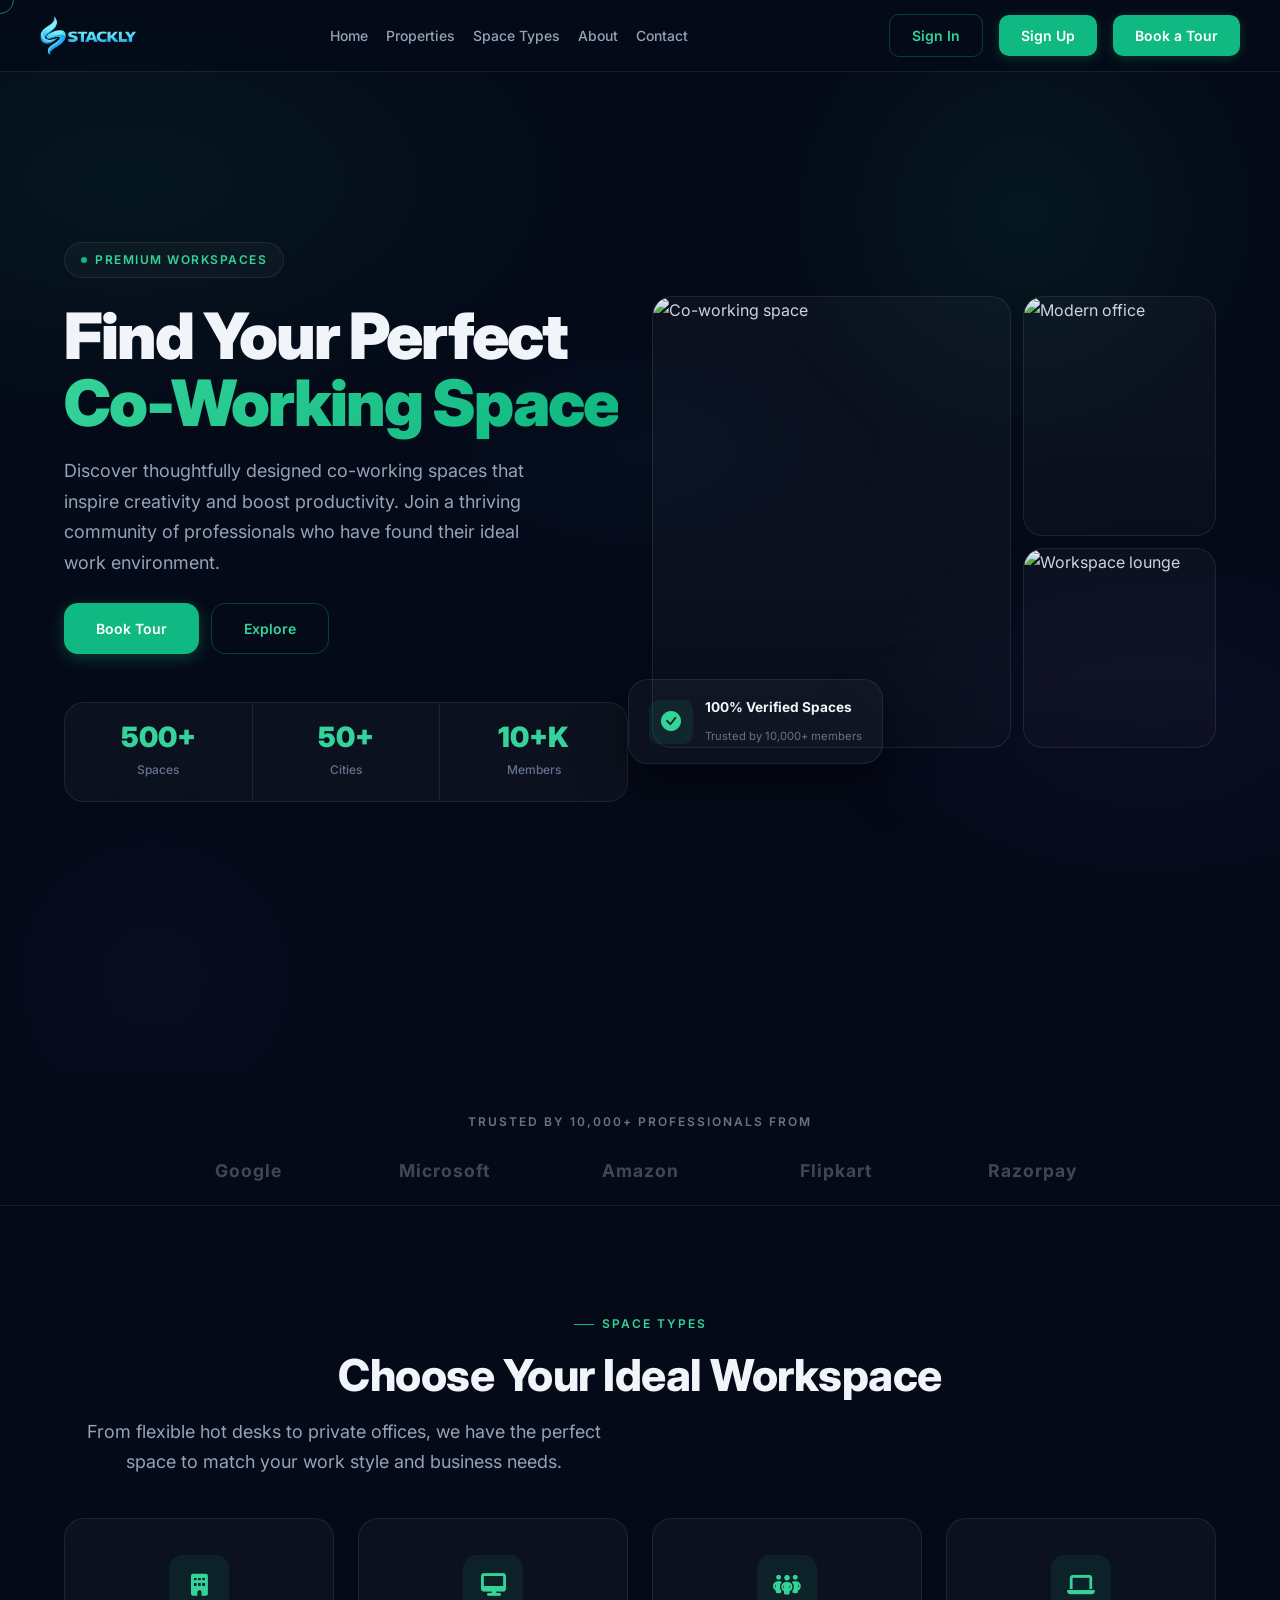
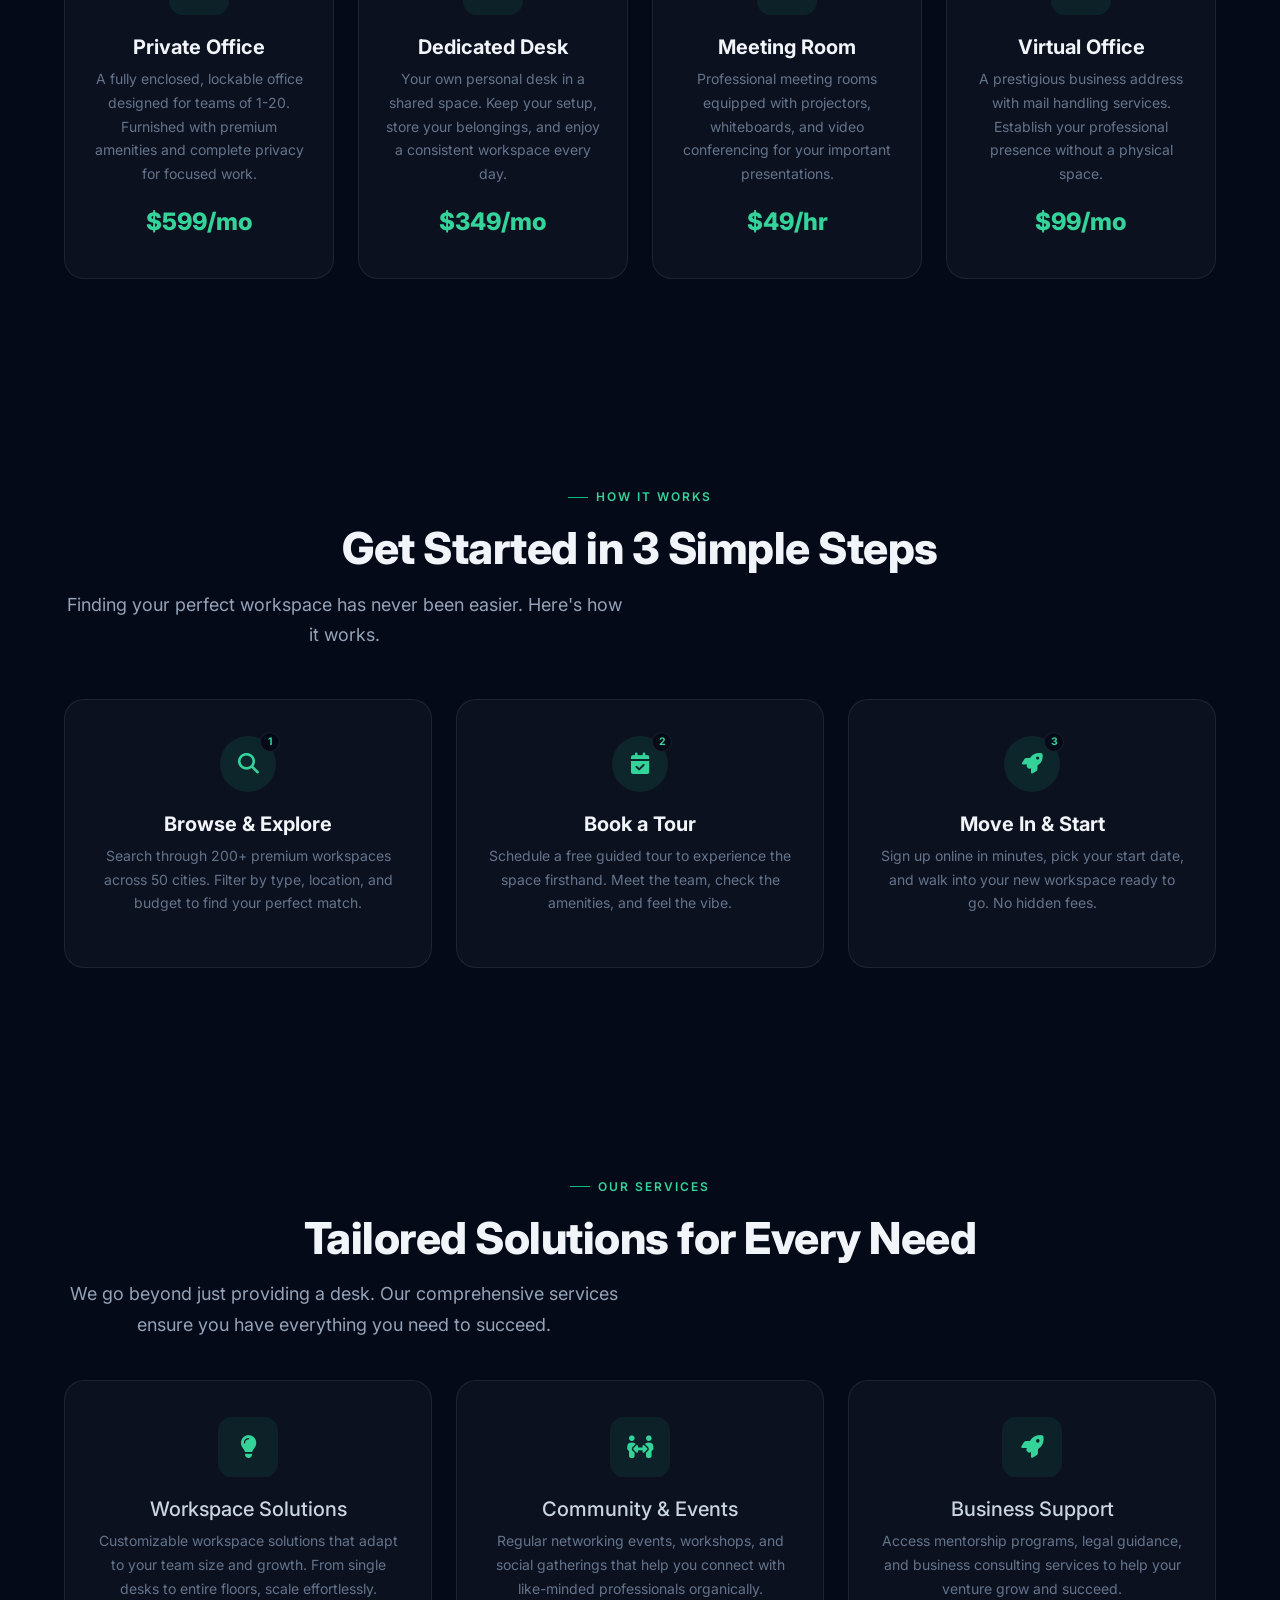
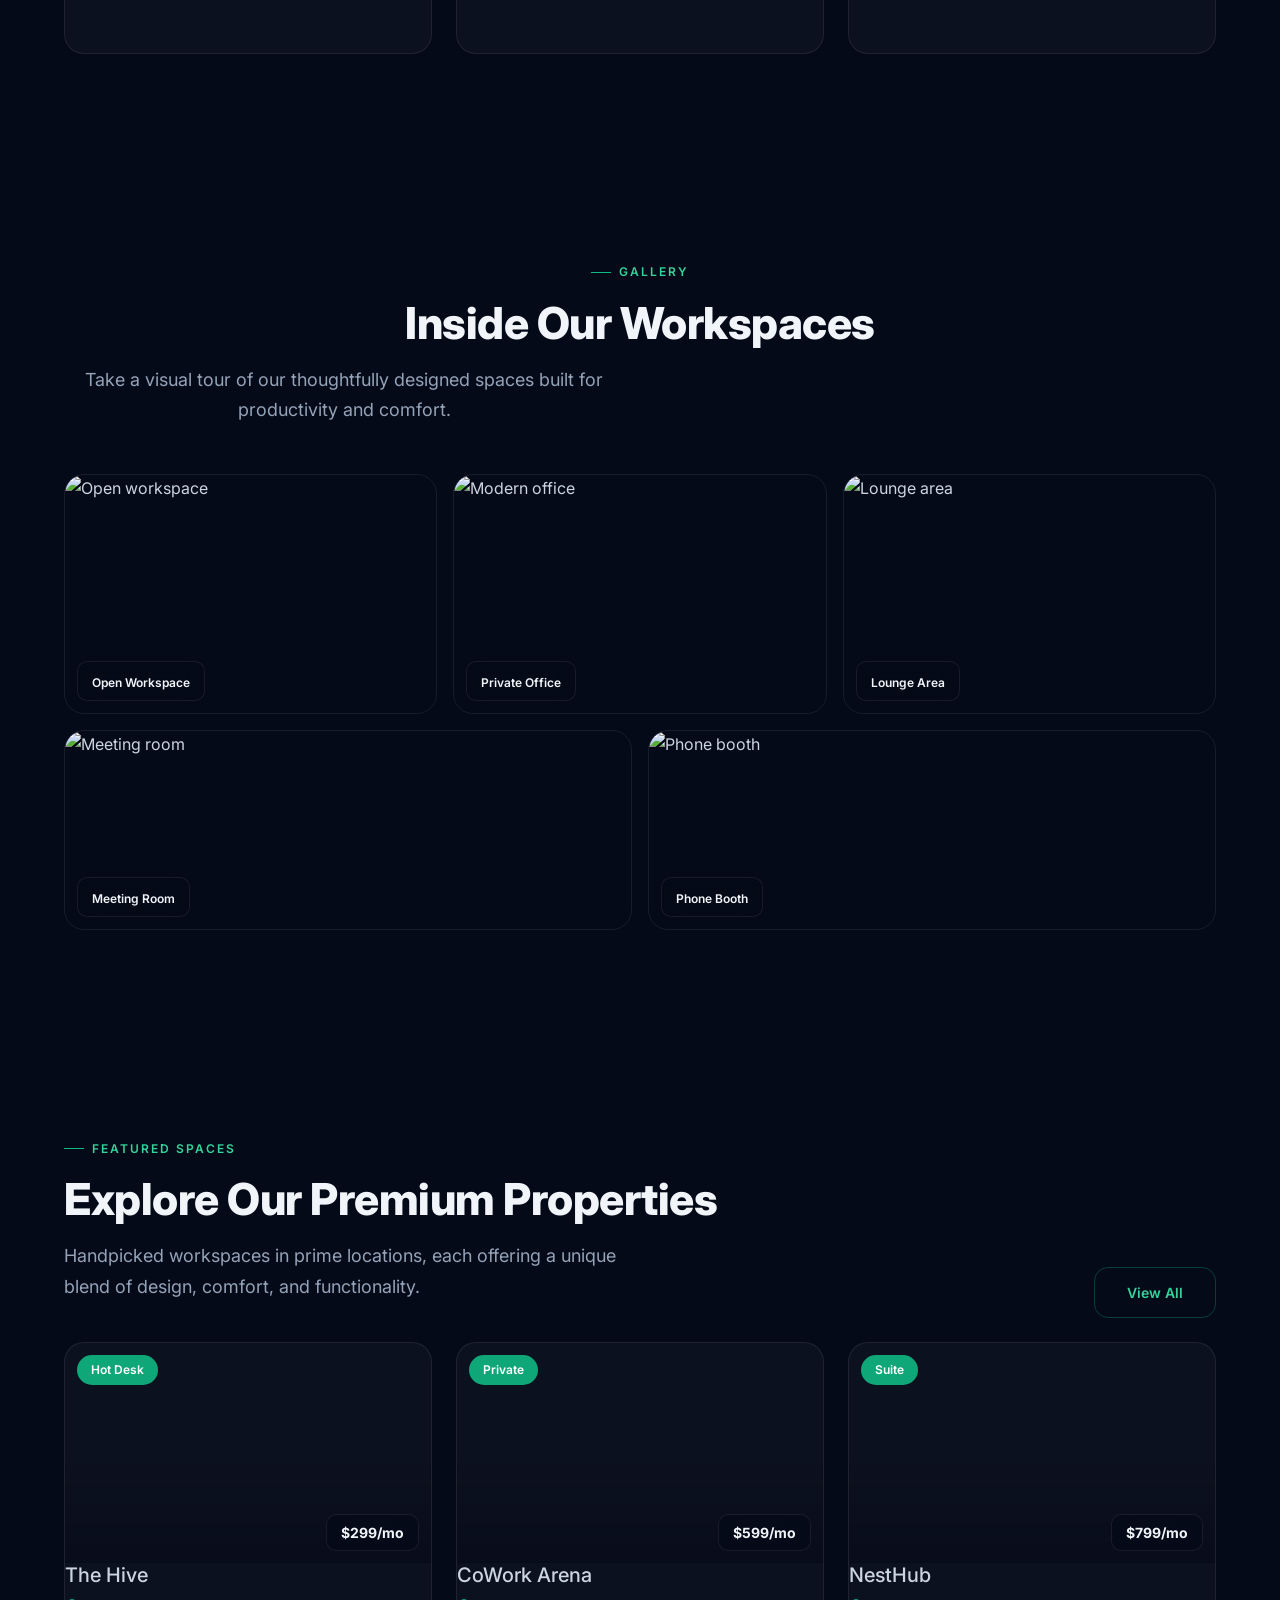
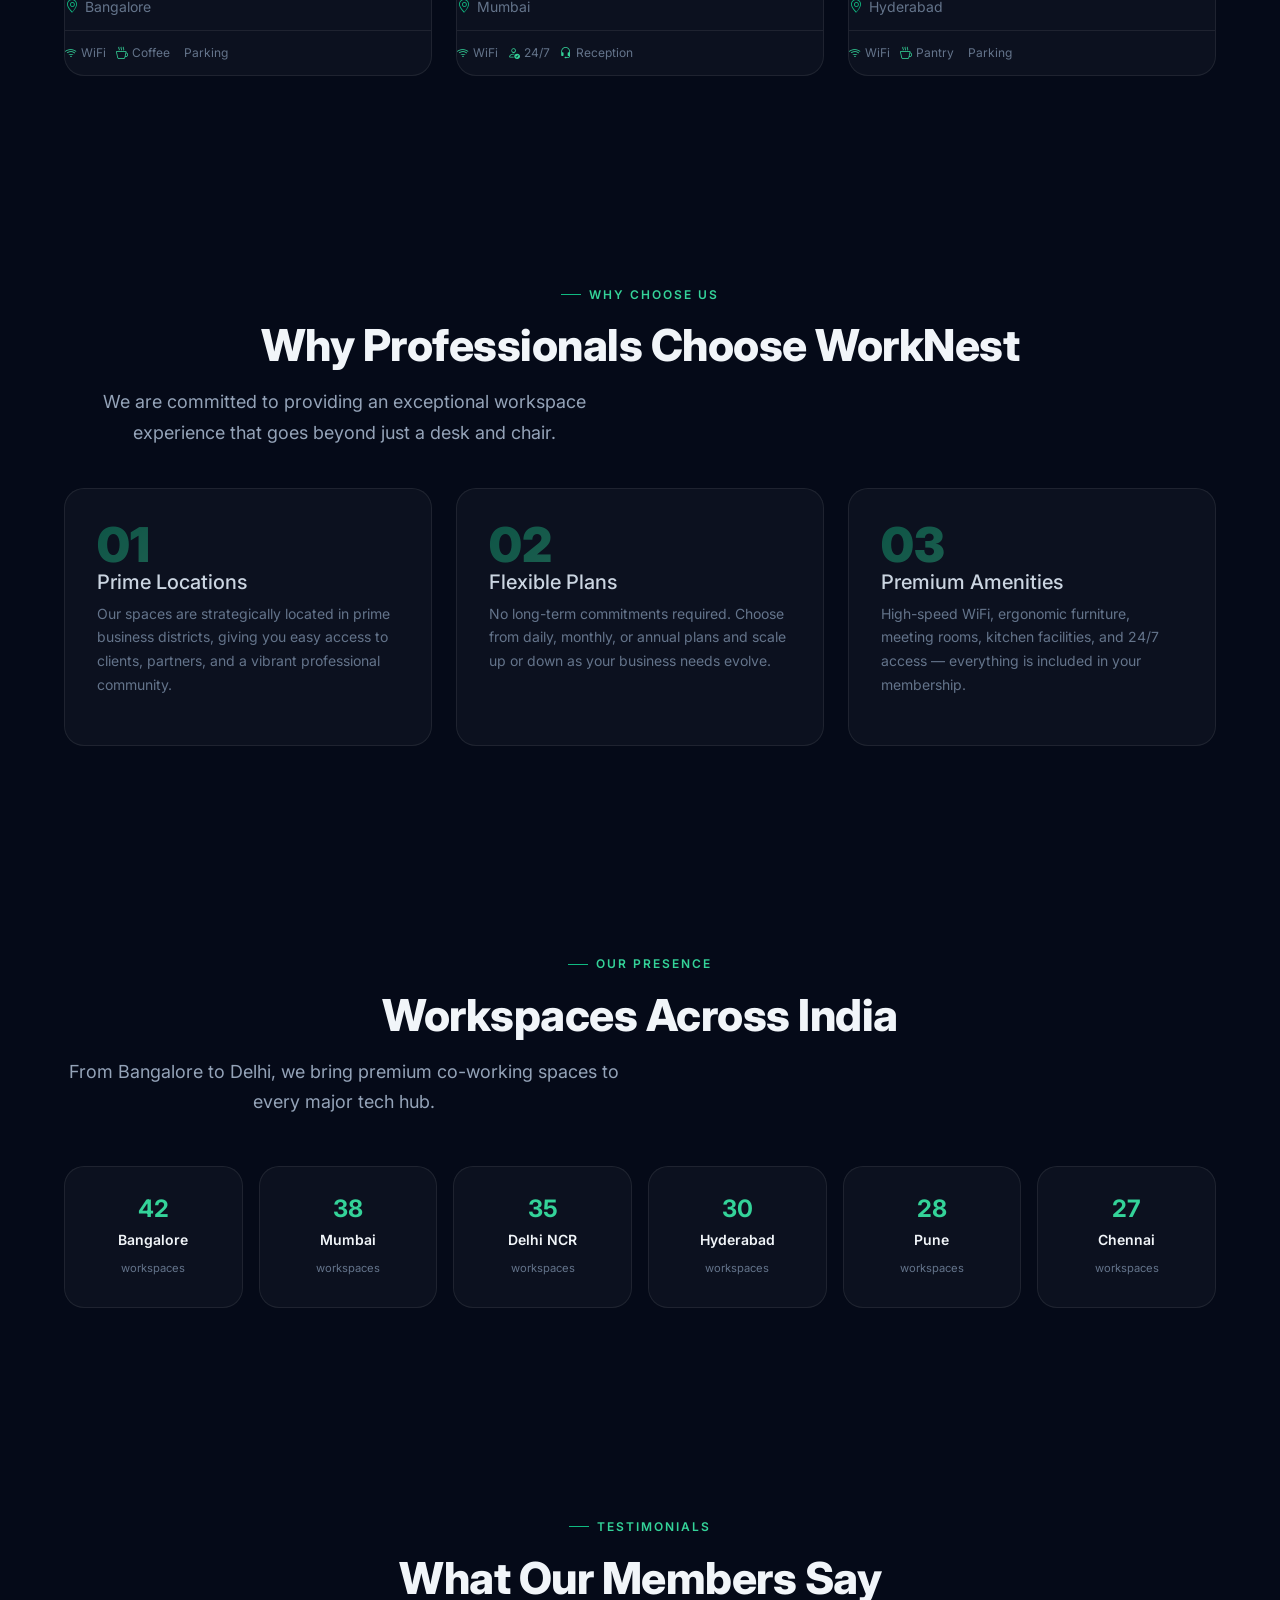
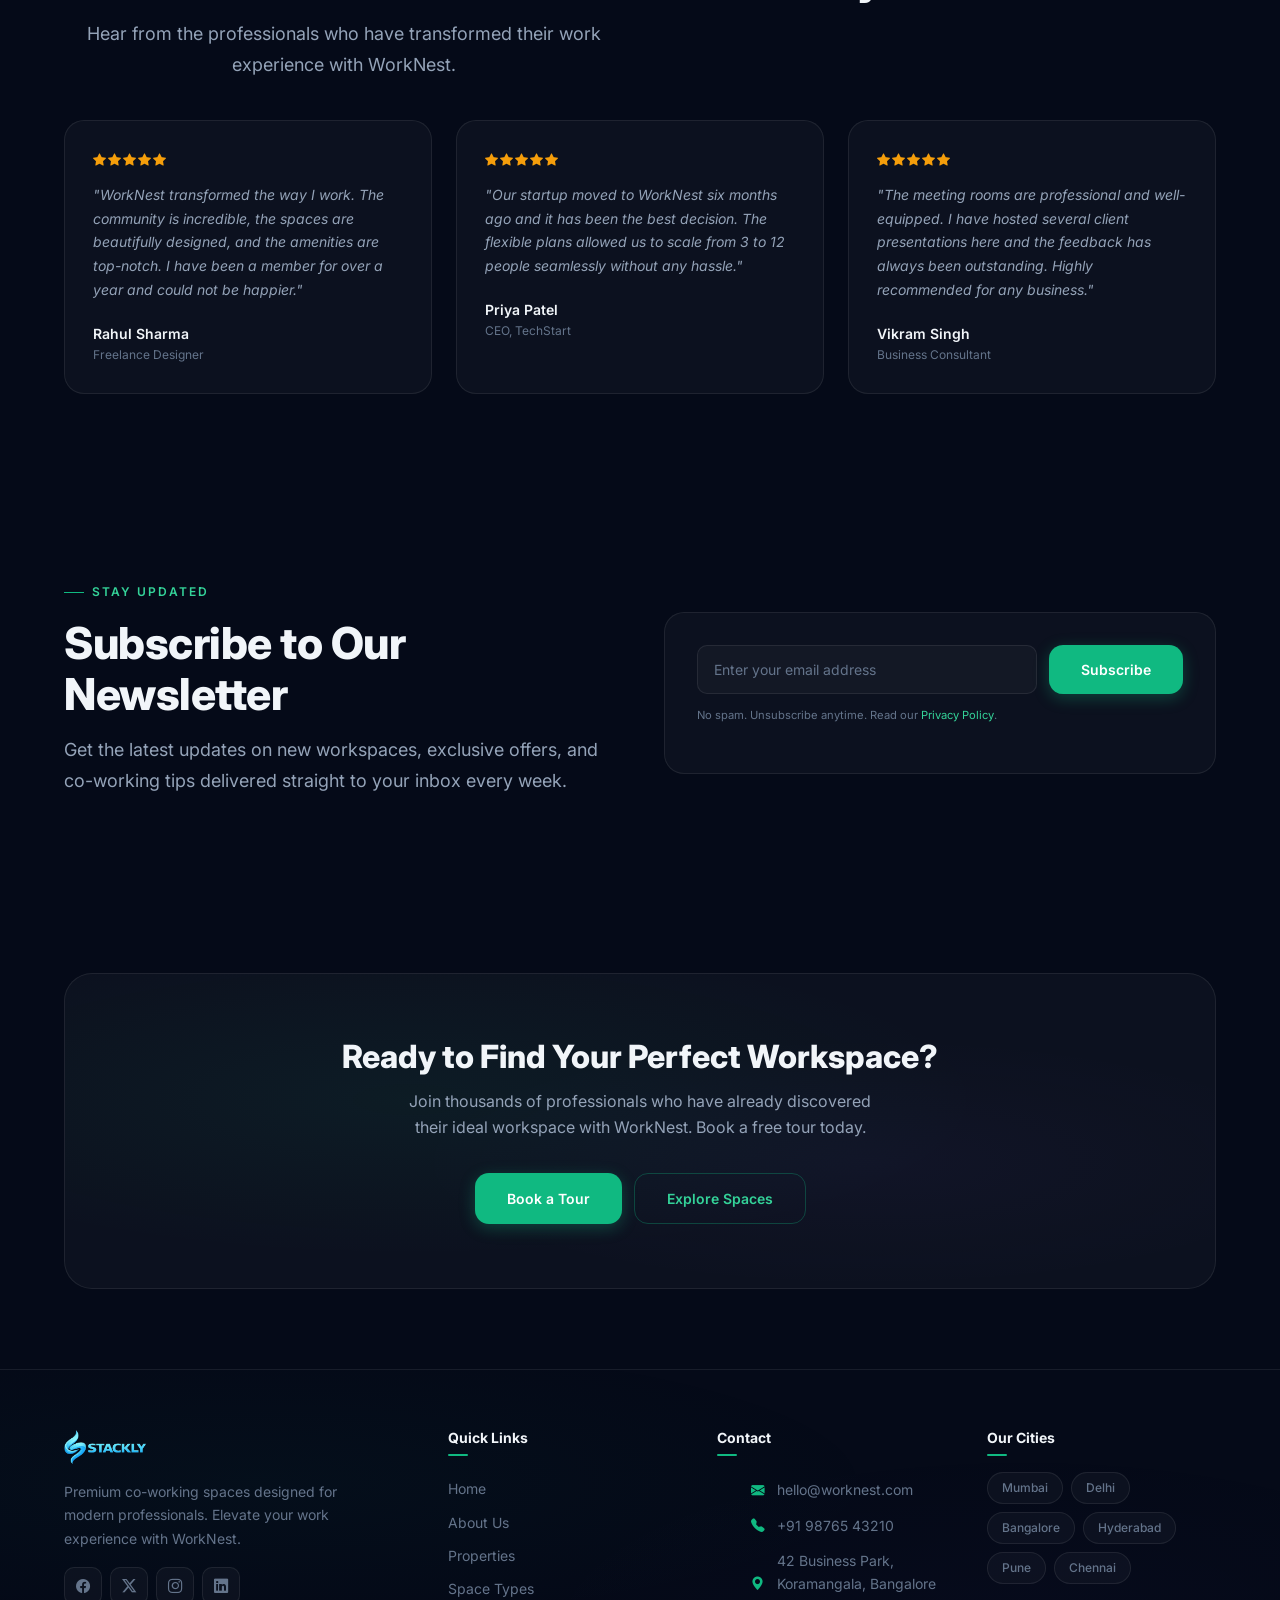
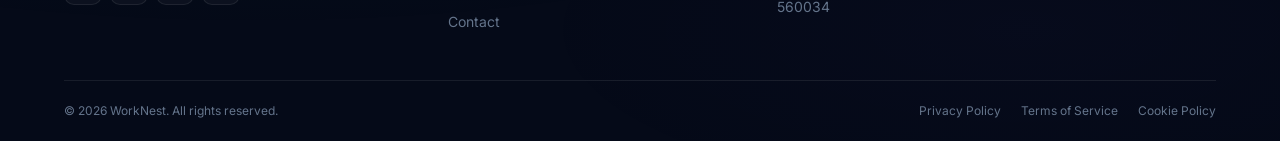
==== commit a6221777: "co-workeing Realestate" ====
--- a/index.html
+++ b/index.html
@@ -22,7 +22,7 @@
   <!-- Loader -->
   <div class="loader hidden" id="loader">
     <div class="loader-spinner"></div>
-    <div class="loader-brand">Work<span>Nest</span></div>
+    <div class="loader-brand"><img src="images/image.png" alt="WorkNest" class="loader-brand-logo"></div>
   </div>
 
   <!-- Custom Cursor -->
@@ -33,8 +33,7 @@
   <nav class="navbar navbar-expand-lg fixed-top" id="navbar">
     <div class="container">
       <a class="navbar-brand" href="index.html">
-        <i class="fa-solid fa-building"></i>
-        <span class="brand-text">Work<span>Nest</span></span>
+        <img src="images/image.png" alt="WorkNest" class="brand-logo">
       </a>
       <button class="navbar-toggler" type="button" data-bs-toggle="collapse" data-bs-target="#navMenu" aria-controls="navMenu" aria-expanded="false" aria-label="Toggle navigation">
         <span class="navbar-toggler-icon"></span>
@@ -47,7 +46,11 @@
           <li class="nav-item"><a class="nav-link" href="about.html">About</a></li>
           <li class="nav-item"><a class="nav-link" href="contact.html">Contact</a></li>
         </ul>
-        <a href="book-tour.html" class="btn btn-primary">Book a Tour</a>
+        <div class="d-flex align-items-center gap-2">
+          <a href="signin.html" class="btn btn-outline-custom">Sign In</a>
+          <a href="signup.html" class="btn btn-primary">Sign Up</a>
+          <a href="book-tour.html" class="btn btn-primary">Book a Tour</a>
+        </div>
       </div>
     </div>
   </nav>
@@ -548,10 +551,7 @@
       <div class="footer-grid">
         <div>
           <div class="d-flex align-items-center gap-2 mb-3">
-            <div class="nav-brand-icon" style="width:30px; height:30px; font-size:14px;">
-              <i class="fa-solid fa-building"></i>
-            </div>
-            <span class="nav-brand" style="font-size:1.1rem;">Work<span>Nest</span></span>
+            <img src="images/image.png" alt="WorkNest" class="brand-logo">
           </div>
           <p class="footer-brand p-0" style="color:var(--text-4); font-size:var(--fs-sm); line-height:1.7; max-width:280px;">Premium co-working spaces designed for modern professionals. Elevate your work experience with WorkNest.</p>
           <div class="footer-socials mt-3">
--- a/css/global.css
+++ b/css/global.css
@@ -317,8 +317,111 @@
 }
 
 /* Alias for backwards compatibility */
-.custom-btn { composes: btn btn-primary; }
-.btn-outline-glass { composes: btn btn-ghost; }
+.btn-primary-custom {
+  display: inline-flex;
+  align-items: center;
+  justify-content: center;
+  gap: 8px;
+  padding: 14px 32px;
+  border-radius: var(--r-md);
+  font-size: var(--fs-sm);
+  font-weight: 600;
+  transition: all var(--duration) var(--ease);
+  cursor: pointer;
+  position: relative;
+  overflow: hidden;
+  white-space: nowrap;
+  background: var(--primary);
+  color: white;
+  border: none;
+  box-shadow: 0 4px 16px rgba(var(--primary-rgb), 0.3);
+}
+
+.btn-primary-custom:hover {
+  background: var(--primary-600);
+  transform: translateY(-2px);
+  box-shadow: 0 8px 24px rgba(var(--primary-rgb), 0.4);
+}
+
+.btn-outline-custom {
+  display: inline-flex;
+  align-items: center;
+  justify-content: center;
+  gap: 8px;
+  padding: 14px 32px;
+  border-radius: var(--r-md);
+  font-size: var(--fs-sm);
+  font-weight: 600;
+  transition: all var(--duration) var(--ease);
+  cursor: pointer;
+  position: relative;
+  overflow: hidden;
+  white-space: nowrap;
+  background: transparent;
+  color: var(--primary-400);
+  border: 1.5px solid rgba(var(--primary-rgb), 0.3);
+}
+
+.btn-outline-custom:hover {
+  background: rgba(var(--primary-rgb), 0.1);
+  border-color: var(--primary);
+  color: var(--primary-400);
+  transform: translateY(-2px);
+  box-shadow: 0 4px 16px rgba(var(--primary-rgb), 0.15);
+}
+
+.custom-btn {
+  display: inline-flex;
+  align-items: center;
+  justify-content: center;
+  gap: 8px;
+  padding: 14px 32px;
+  border-radius: var(--r-md);
+  font-size: var(--fs-sm);
+  font-weight: 600;
+  transition: all var(--duration) var(--ease);
+  cursor: pointer;
+  position: relative;
+  overflow: hidden;
+  white-space: nowrap;
+  background: var(--primary);
+  color: white;
+  border: none;
+  box-shadow: 0 4px 16px rgba(var(--primary-rgb), 0.3);
+}
+
+.custom-btn:hover {
+  background: var(--primary-600);
+  transform: translateY(-2px);
+  box-shadow: 0 8px 24px rgba(var(--primary-rgb), 0.4);
+}
+
+.btn-outline-glass {
+  display: inline-flex;
+  align-items: center;
+  justify-content: center;
+  gap: 8px;
+  padding: 14px 32px;
+  border-radius: var(--r-md);
+  font-size: var(--fs-sm);
+  font-weight: 600;
+  transition: all var(--duration) var(--ease);
+  cursor: pointer;
+  position: relative;
+  overflow: hidden;
+  white-space: nowrap;
+  background: var(--glass-bg);
+  color: var(--text-1);
+  border: 1px solid var(--glass-border);
+  backdrop-filter: var(--glass-blur);
+  -webkit-backdrop-filter: var(--glass-blur);
+}
+
+.btn-outline-glass:hover {
+  background: var(--glass-bg-hover);
+  border-color: var(--glass-border-hover);
+  transform: translateY(-2px);
+}
 
 /* ─── Glass Card ─── */
 
@@ -397,6 +500,24 @@
 
 .brand-text span {
   color: var(--primary-400);
+}
+
+.brand-logo {
+  display: block;
+  height: 40px;
+  width: auto;
+  max-width: 180px;
+  object-fit: contain;
+}
+
+.footer .brand-logo {
+  height: 34px;
+}
+
+.loader-brand-logo {
+  display: block;
+  height: 30px;
+  width: auto;
 }
 
 /* Nav items */
@@ -440,7 +561,8 @@
 }
 
 /* CTA button in navbar */
-.navbar .btn-primary {
+.navbar .btn-primary,
+.navbar .btn-primary-custom {
   padding: 10px 22px;
   border-radius: var(--r-sm);
   font-size: var(--fs-sm);
@@ -451,10 +573,25 @@
   transition: all var(--duration) var(--ease);
 }
 
-.navbar .btn-primary:hover {
+.navbar .btn-primary:hover,
+.navbar .btn-primary-custom:hover {
   background: var(--primary-600);
   transform: translateY(-1px);
   box-shadow: 0 4px 20px rgba(var(--primary-rgb), 0.4);
+}
+
+.navbar .btn-outline-custom {
+  padding: 10px 22px;
+  border-radius: var(--r-sm);
+  font-size: var(--fs-sm);
+  font-weight: 600;
+  white-space: nowrap;
+  margin-left: 8px;
+  transition: all var(--duration) var(--ease);
+}
+
+.navbar .btn-outline-custom:hover {
+  transform: translateY(-1px);
 }
 
 /* Toggler */
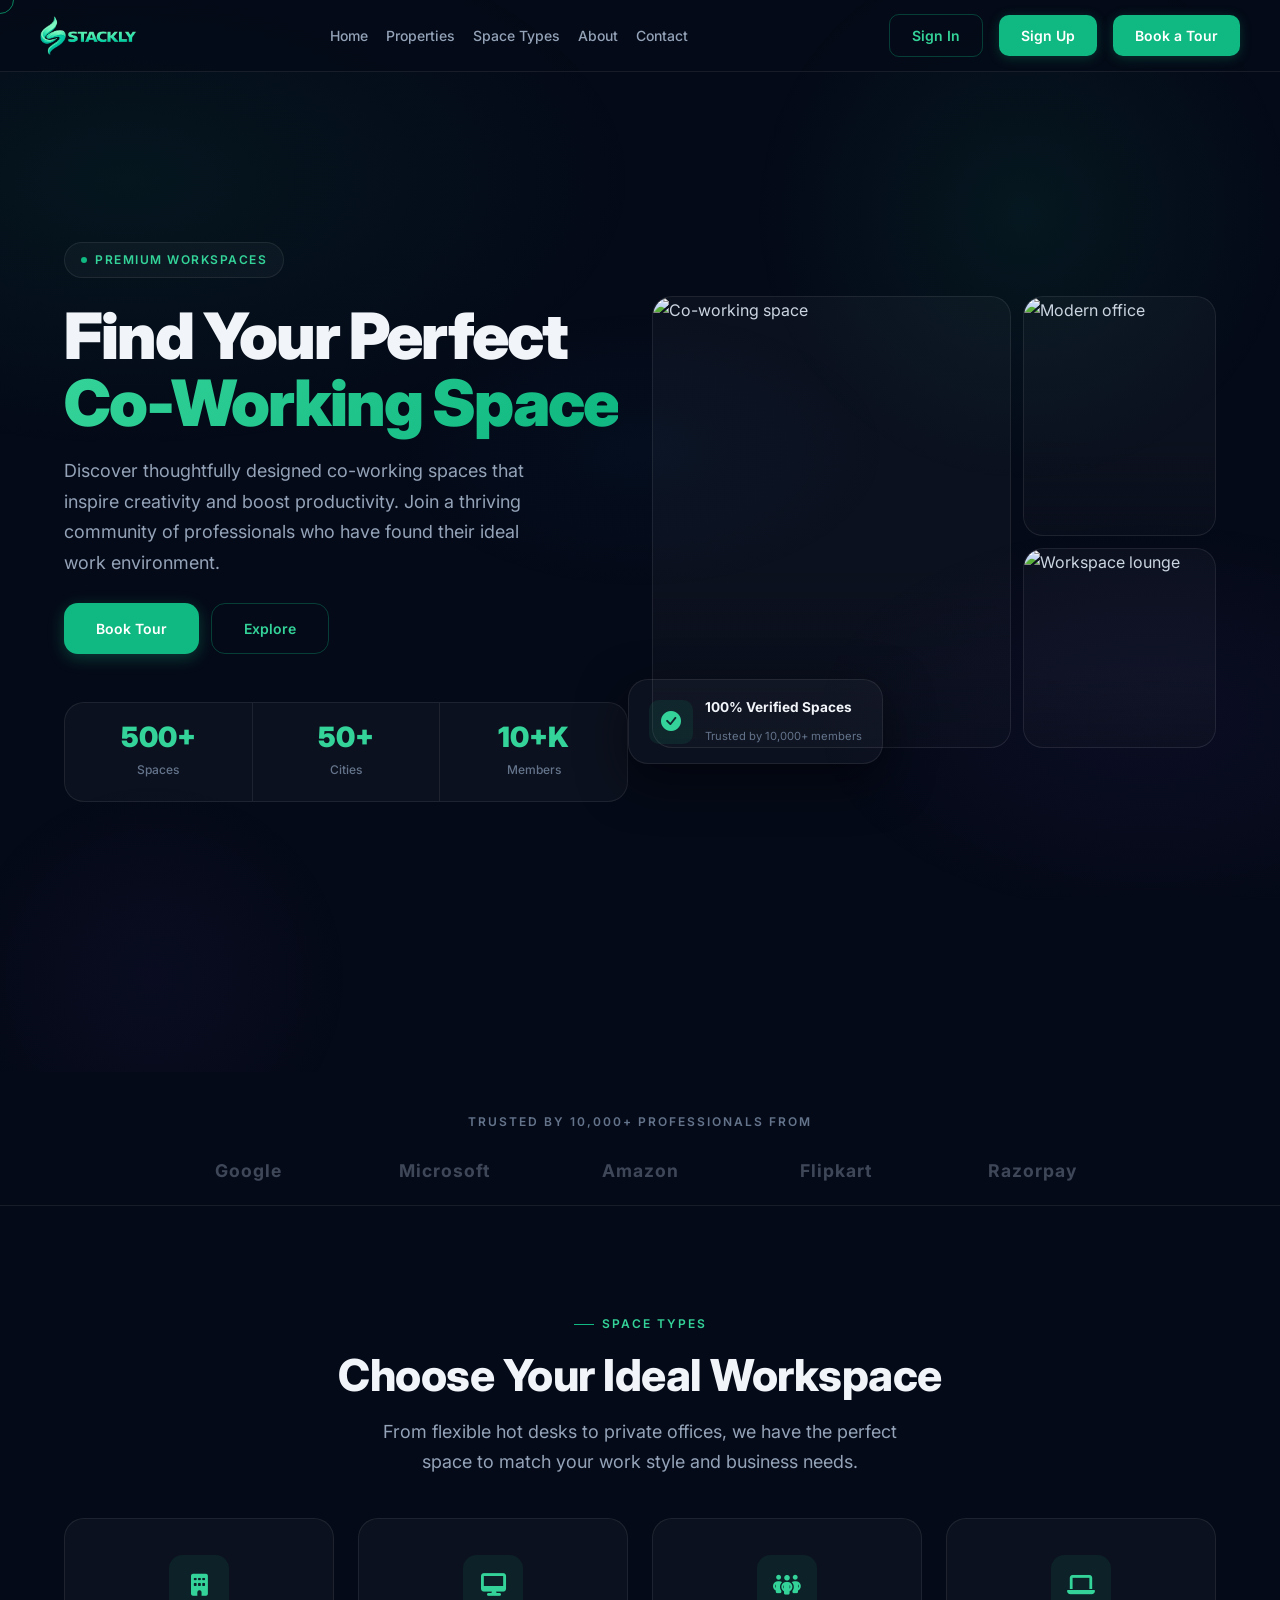
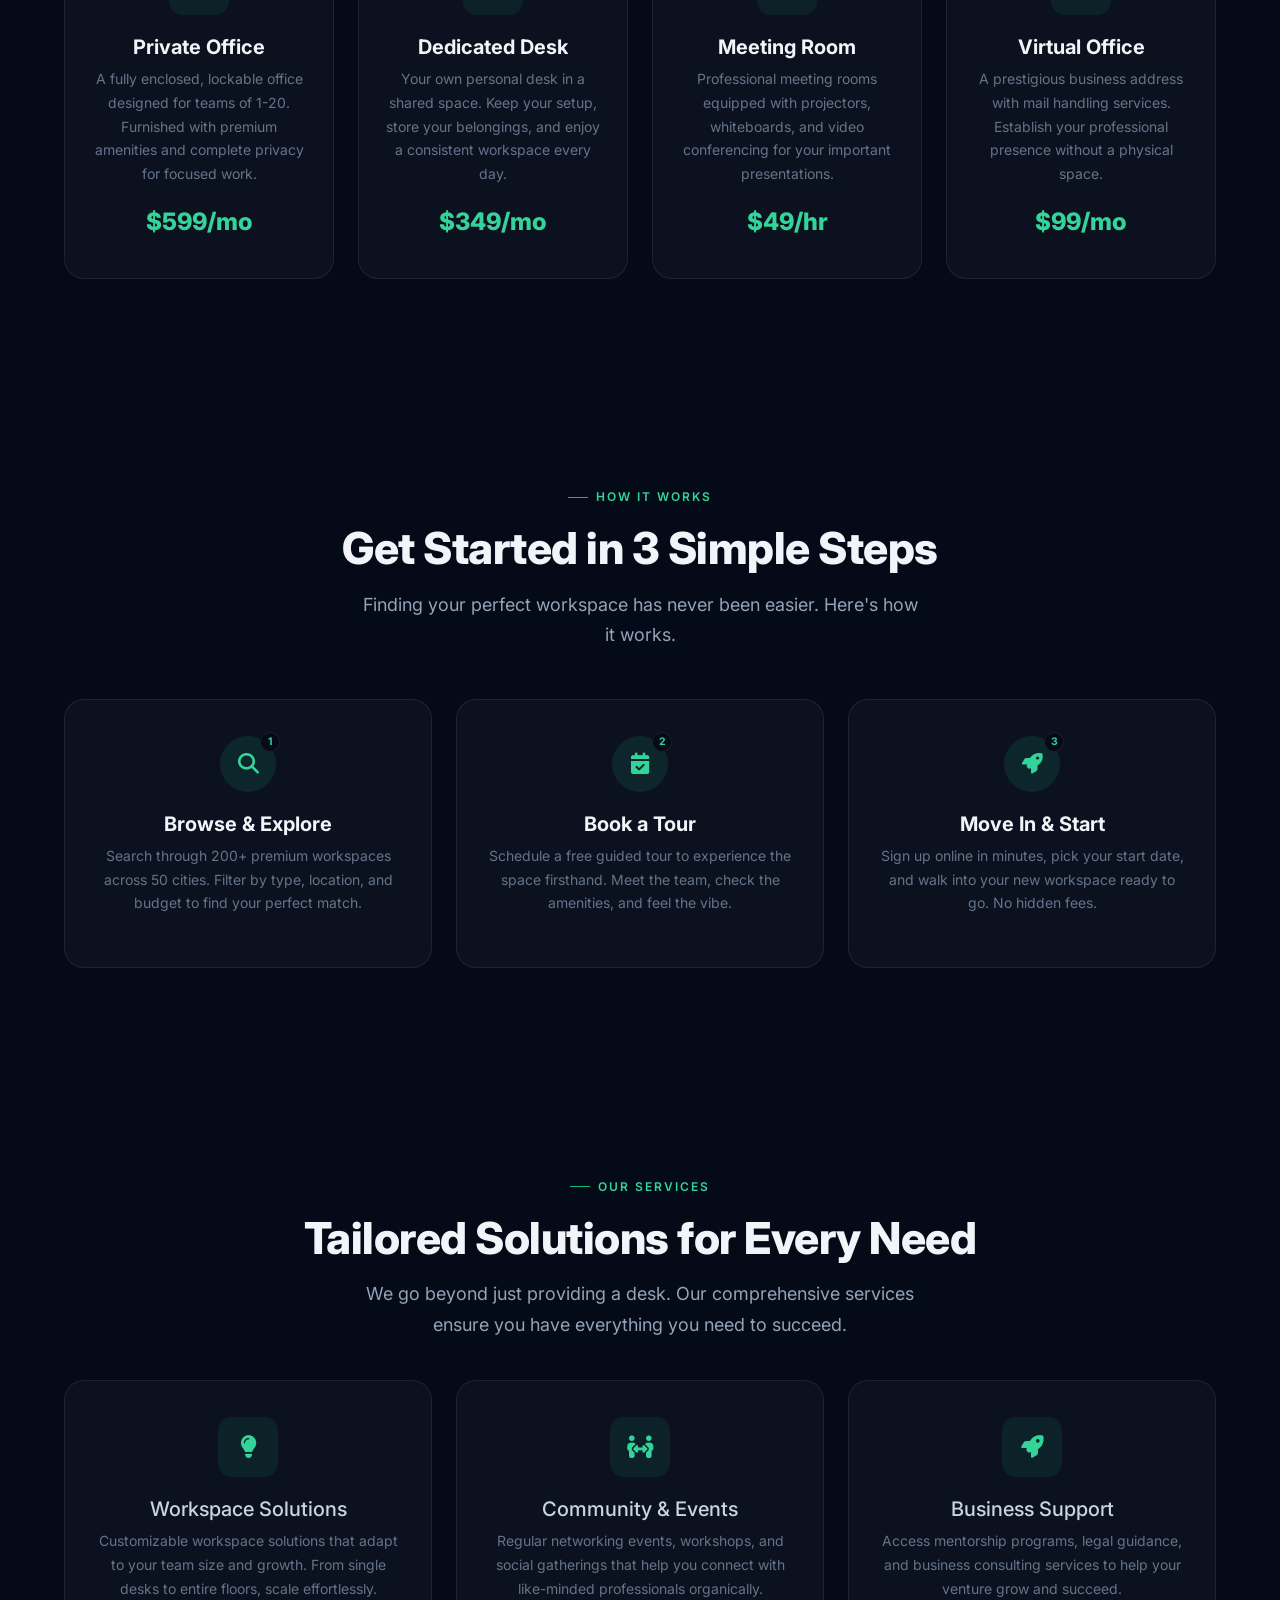
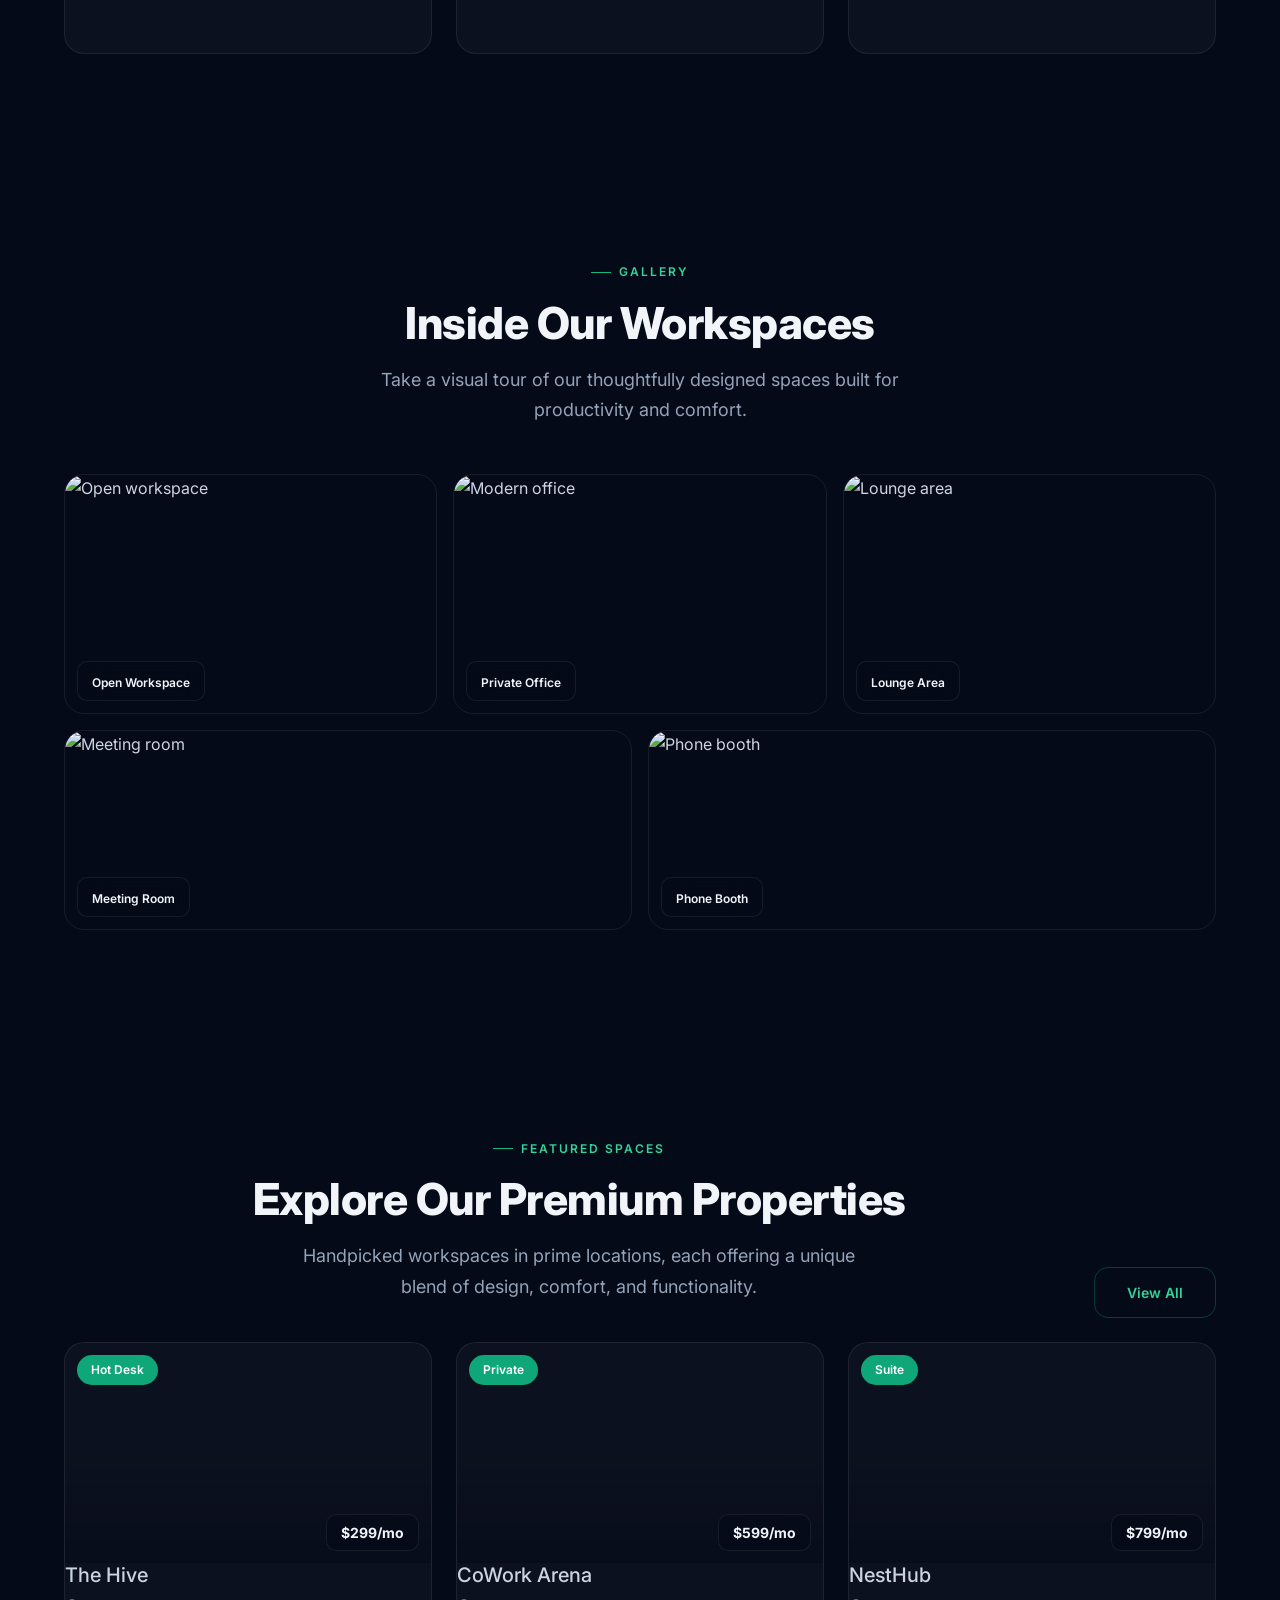
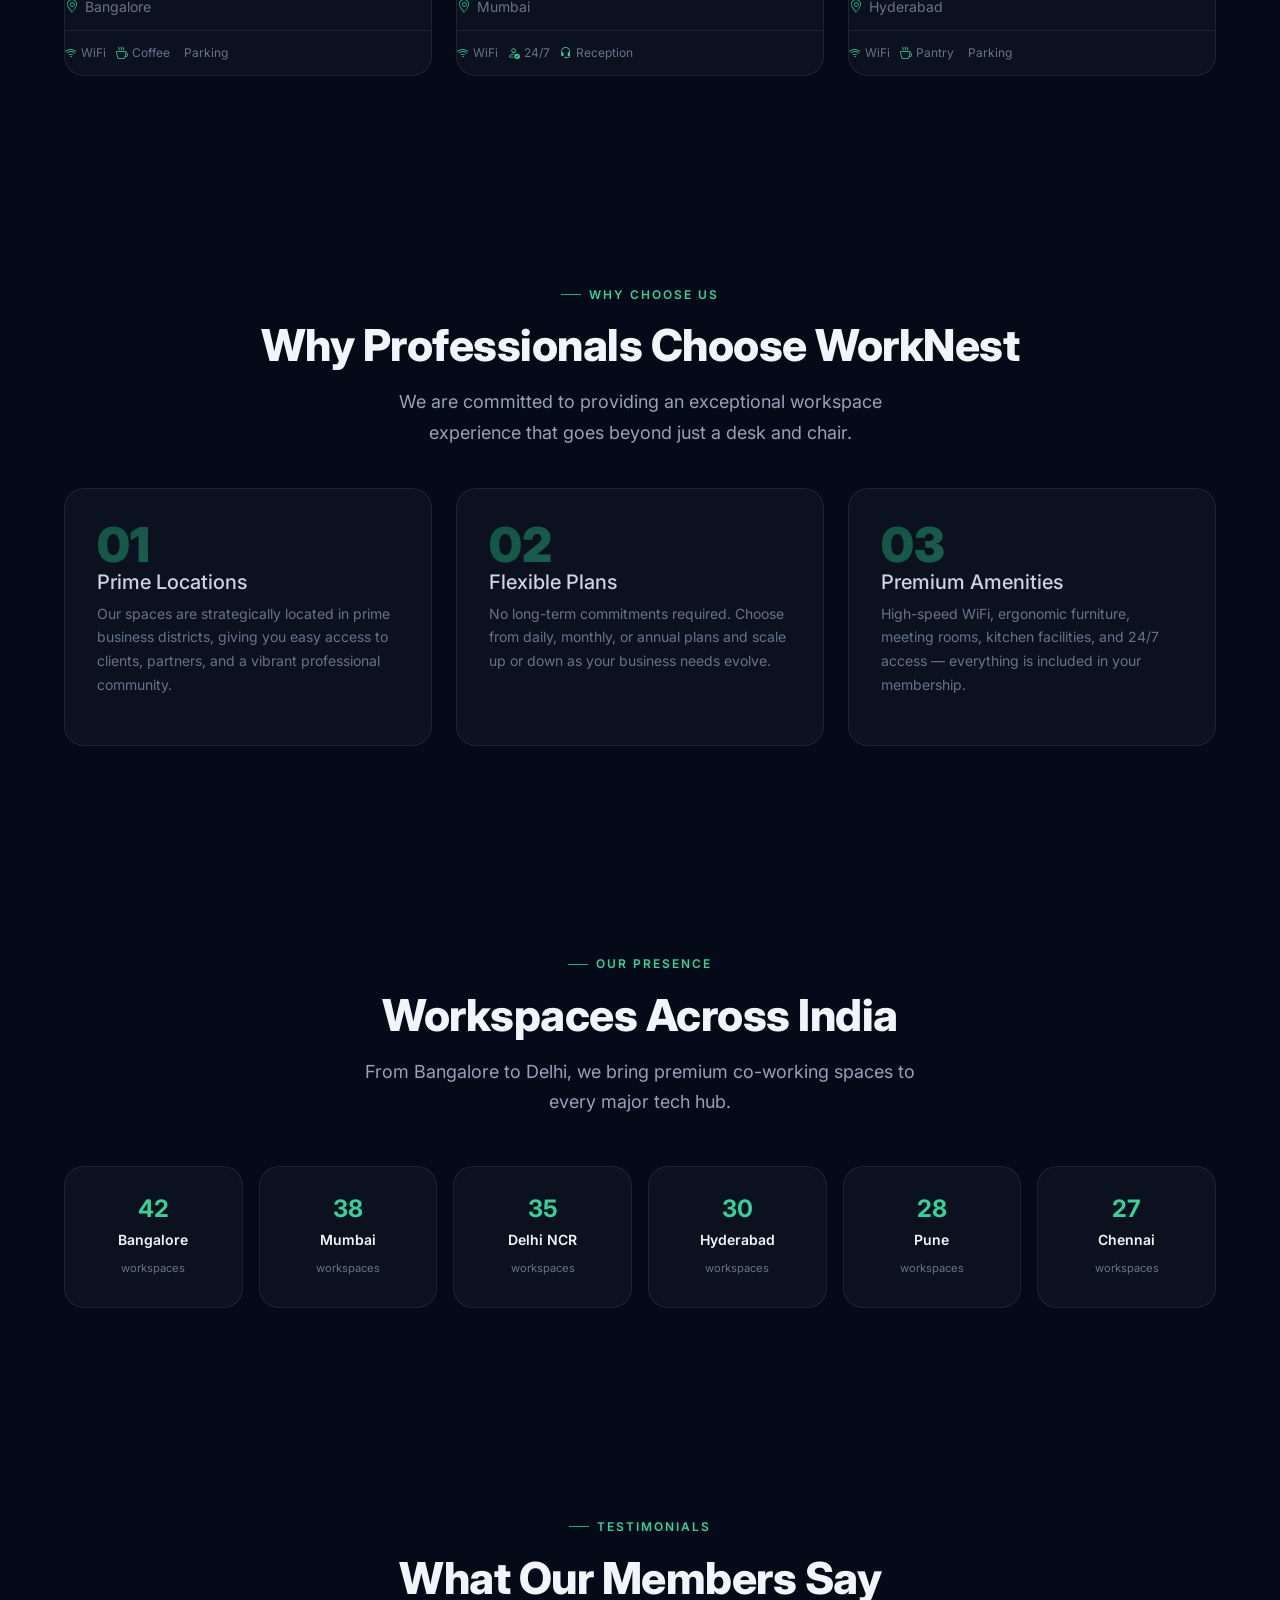
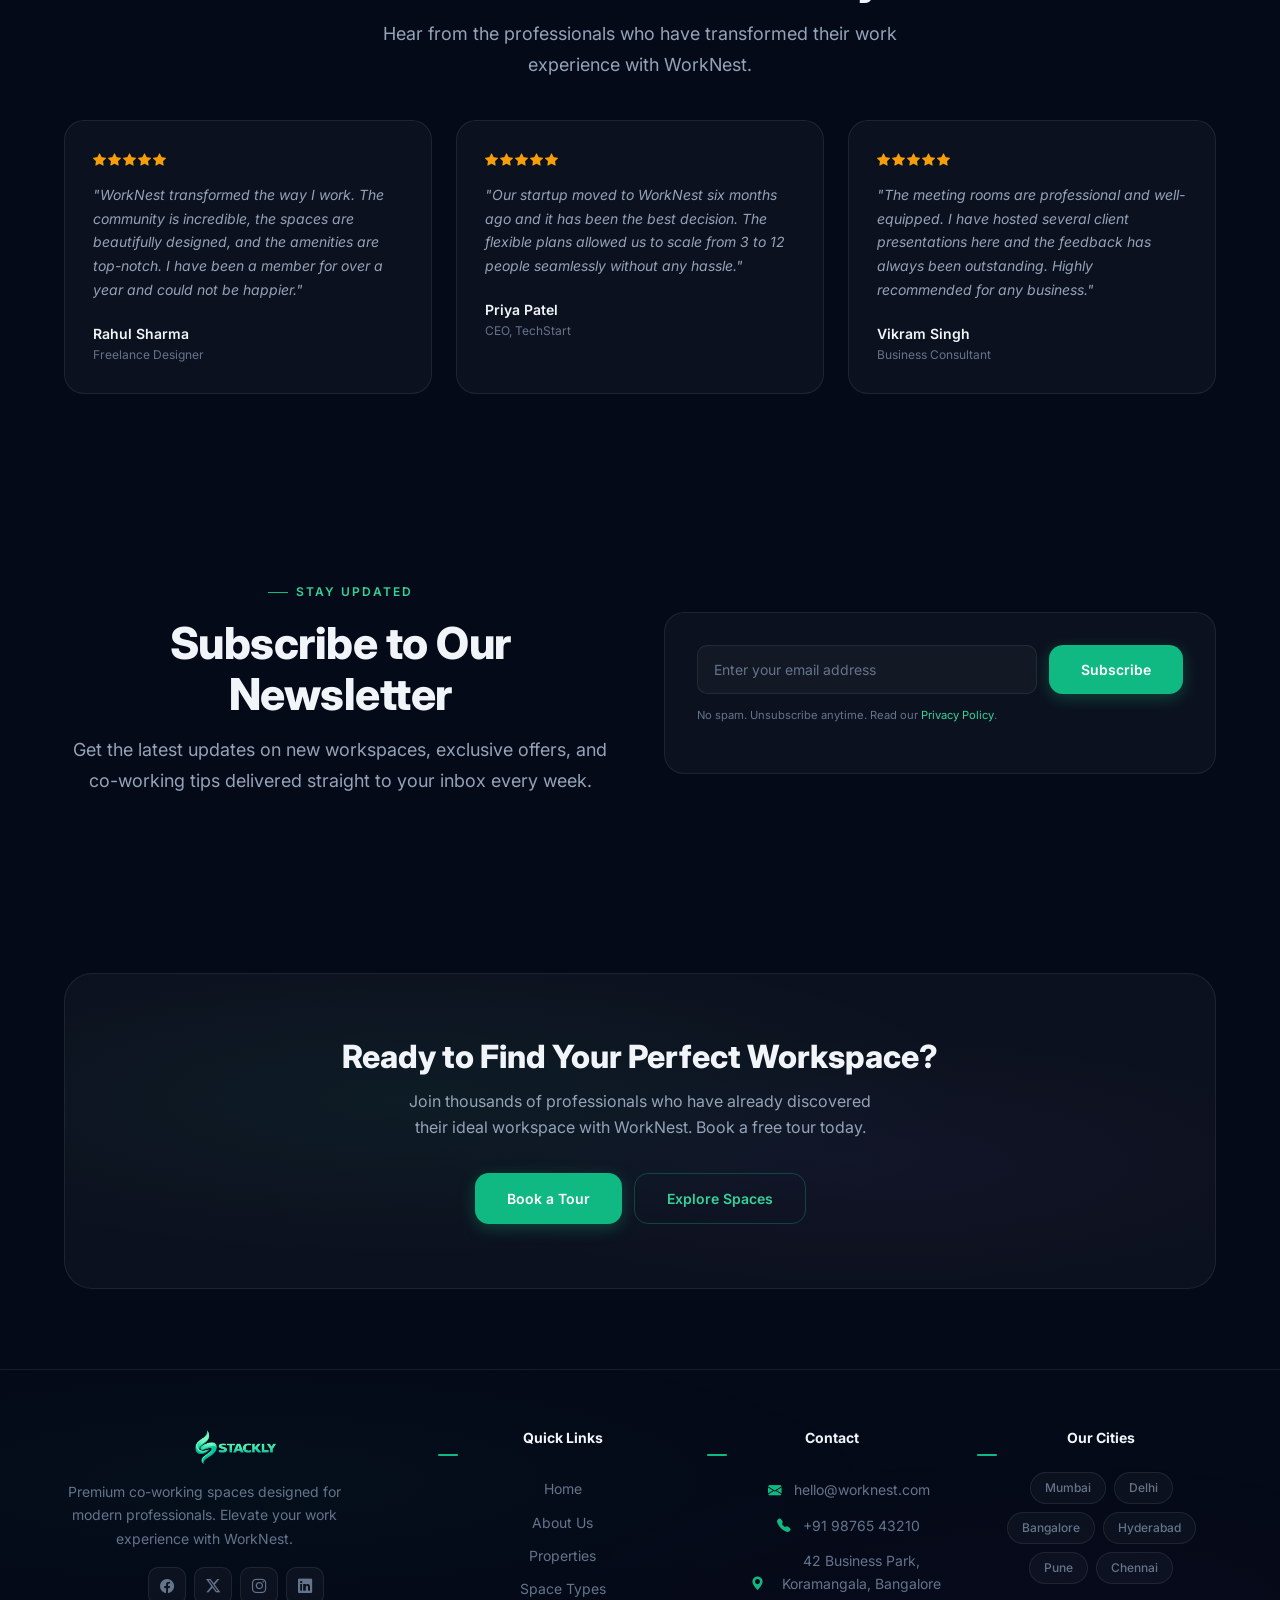
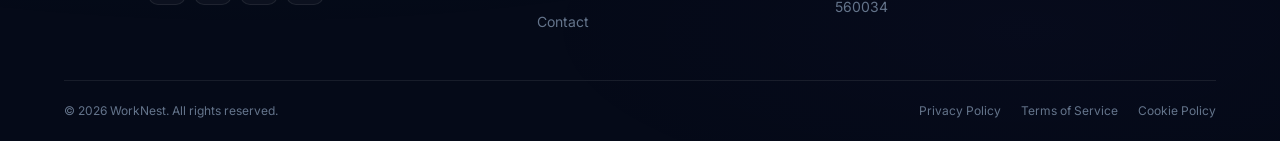
==== commit 5a249b30: "co-workeing Realestate" ====
--- a/index.html
+++ b/index.html
@@ -296,7 +296,7 @@
   <section id="properties" class="section-padding">
     <div class="container">
       <div class="d-flex justify-content-between align-items-end flex-wrap mb-4" data-aos="fade-up">
-        <div class="text-center text-lg-start flex-grow-1">
+        <div class="text-center flex-grow-1">
           <span class="section-label">Featured Spaces</span>
           <h2 class="section-title">Explore Our Premium Properties</h2>
           <p class="section-desc">Handpicked workspaces in prime locations, each offering a unique blend of design, comfort, and functionality.</p>
@@ -513,7 +513,7 @@
   <section style="padding:80px 0; position:relative; z-index:1;">
     <div class="container">
       <div class="row align-items-center g-5" data-aos="fade-up">
-        <div class="col-lg-6">
+        <div class="col-lg-6 text-center">
           <span class="section-label">STAY UPDATED</span>
           <h2 class="section-title">Subscribe to Our Newsletter</h2>
           <p class="section-desc">Get the latest updates on new workspaces, exclusive offers, and co-working tips delivered straight to your inbox every week.</p>
@@ -550,7 +550,7 @@
     <div class="container">
       <div class="footer-grid">
         <div>
-          <div class="d-flex align-items-center gap-2 mb-3">
+          <div class="d-flex align-items-center justify-content-center gap-2 mb-3">
             <img src="images/image.png" alt="WorkNest" class="brand-logo">
           </div>
           <p class="footer-brand p-0" style="color:var(--text-4); font-size:var(--fs-sm); line-height:1.7; max-width:280px;">Premium co-working spaces designed for modern professionals. Elevate your work experience with WorkNest.</p>
--- a/css/global.css
+++ b/css/global.css
@@ -508,6 +508,14 @@
   width: auto;
   max-width: 180px;
   object-fit: contain;
+}
+
+/* Recolor cyan logo to brand green */
+.brand-logo,
+.loader-brand-logo,
+.auth-brand-logo,
+.dash-brand-logo {
+  filter: hue-rotate(-36deg) saturate(1.05);
 }
 
 .footer .brand-logo {
--- a/css/index.css
+++ b/css/index.css
@@ -345,3 +345,35 @@
     justify-content: center;
   }
 }
+
+/* ─── Centered Section Paragraphs ─── */
+
+.section-desc {
+  margin-left: auto;
+  margin-right: auto;
+  text-align: center;
+}
+
+/* ─── Centered Footer ─── */
+
+.footer { text-align: center; }
+
+.footer-brand p {
+  margin-left: auto;
+  margin-right: auto;
+}
+
+.footer-socials { justify-content: center; }
+
+.footer-links h6::after,
+.footer-contact h6::after,
+.footer-cities h6::after {
+  left: 50%;
+  transform: translateX(-50%);
+}
+
+.footer-contact li { justify-content: center; }
+
+.footer-cities ul { justify-content: center; }
+
+.footer-bottom { justify-content: center; }
